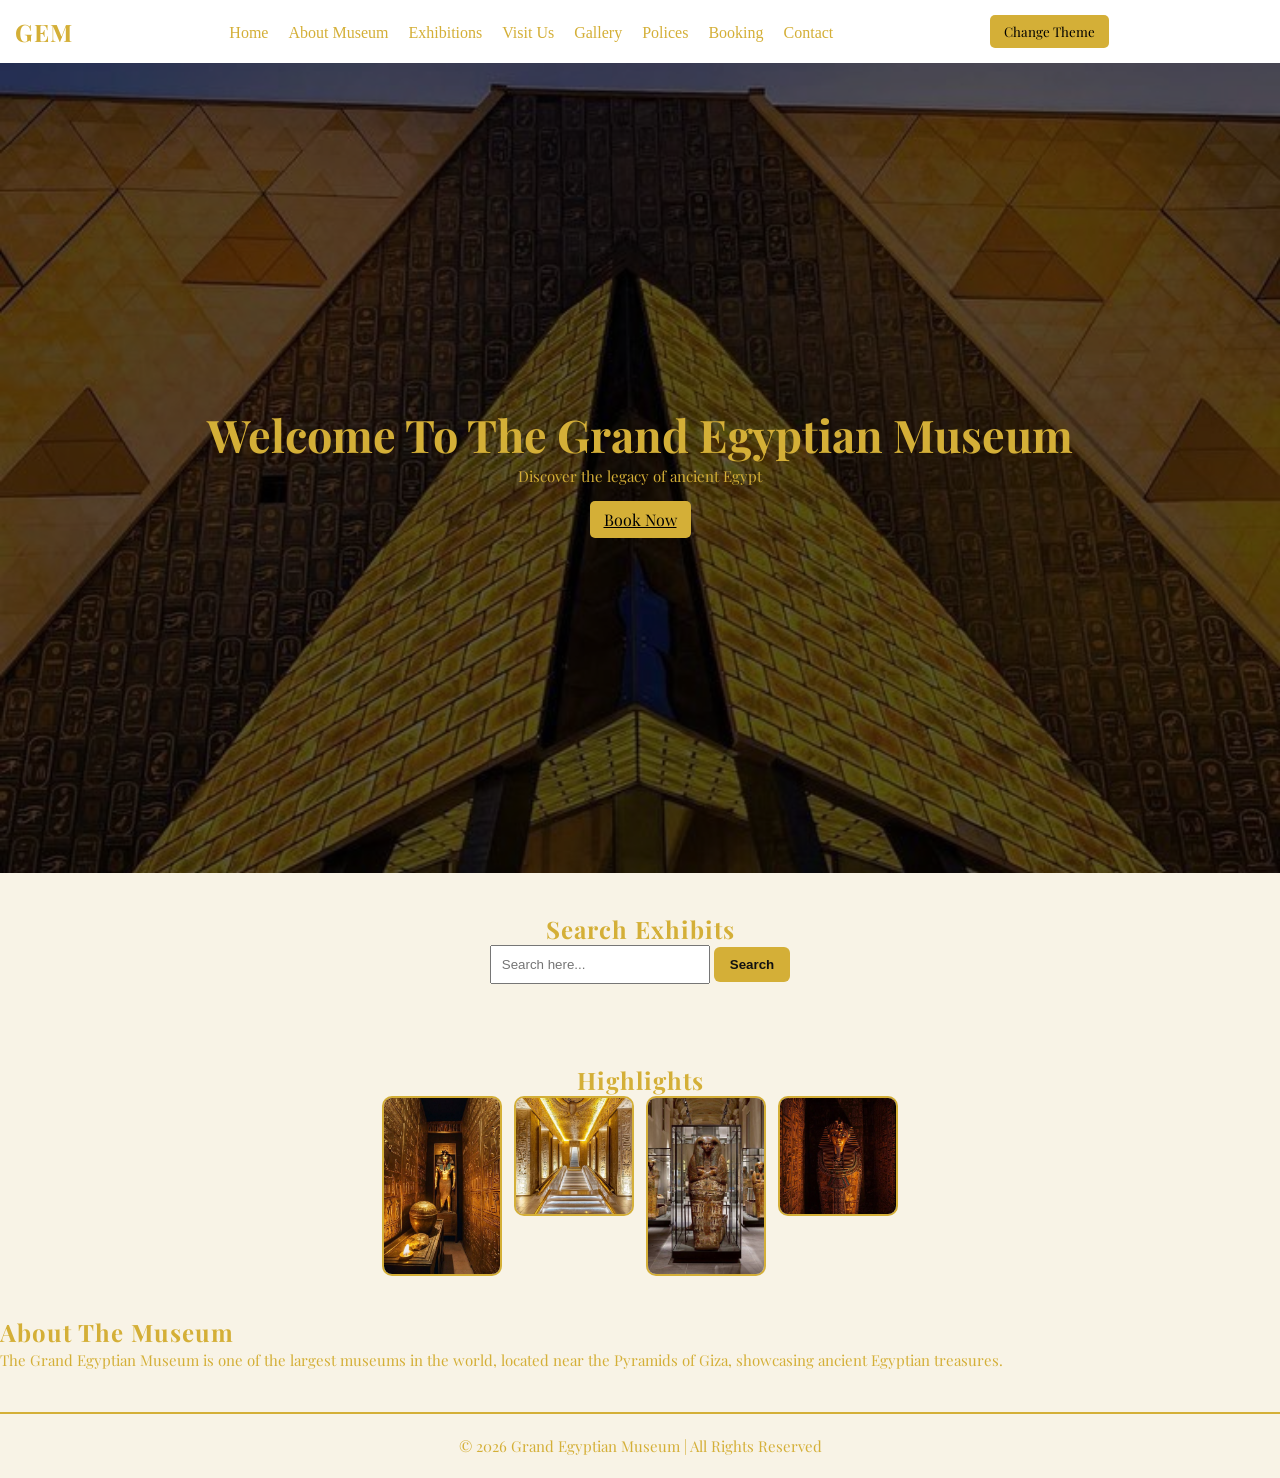
==== index.html @ 218a0792 "first commit" ====
<!DOCTYPE html>
<html lang="en">
<head>
    <meta charset="UTF-8">
    <title>Grand Egyptian Museum</title>

    
    <link href="https://fonts.googleapis.com/css2?family=Playfair+Display:wght@600&family=Poppins:wght@300;400&display=swap" rel="stylesheet">

    <link rel="stylesheet" href="homestyle.css">

</head>

<body>


<nav>
    <h2>GEM</h2>

    <ul>
        <li><a href="index.html">Home</a></li>
        <li><a href="explore.html">About Museum</a></li>
        <li><a href="exhibitions.html">Exhibitions</a></li>
        <li><a href="visit.html">Visit Us</a></li>
        <li><a href="gallery.html">Gallery</a></li>
        <li><a href="policies.html">Polices</a></li>
        <li><a href="booking.html">Booking</a></li>
        <li><a href="contact.html">Contact</a></li>
    </ul>

    <button class="theme-btn">Change Theme</button>

<div></div>
</nav>

<header class="hero">

    <div class="overlay"></div>

    <div class="hero-content">
        <h1>Welcome To The Grand Egyptian Museum</h1>
        <p>Discover the legacy of ancient Egypt</p>
        <a href="booking.html" class="theme-btn">Book Now</a>
    </div>

</header>


<section class="search">

    <h2>Search Exhibits</h2>

    <div class="search-box">
        <input type="text" id="searchInput" placeholder="Search here...">
        <button onclick="search()">Search</button>
    </div>

</section>


<section class="highlights">
    <h2>Highlights</h2>

    <div class="cards">

        <div class="card tall">
            <img src="images/img1.jpg.jpeg">
        </div>

        <div class="card small">
            <img src="images/img2.jpg.jpeg">
        </div>

        <div class="card tall">
            <img src="images/img3.jpg.jpeg">
        </div>

        <div class="card small">
            <img src="images/img4.jpg.jpeg">
        </div>

    </div>
</section>

<section class="about">

    <h2>About The Museum</h2>

    <p>
        The Grand Egyptian Museum is one of the largest museums in the world,
        located near the Pyramids of Giza, showcasing ancient Egyptian treasures.
    </p>

</section>

<footer>

    <p>© 2026 Grand Egyptian Museum | All Rights Reserved</p>

</footer>

<script src="homeScript.js"></script>
<script src="dark.js"></script>

</body>
</html>
---- homestyle.css ----
:root {
    --nav-bg: white;
}

.dark {
    --nav-bg: #26211a;;
}
nav {
    background-color: var(--nav-bg);
    transition: 0.3s;
    font-family: 'playfair Display', sans-serif;
    display: flex;
    justify-content: space-between;
    align-items: center;
    padding: 15px;
}
nav ul {
    display: flex;
    gap: 20px;
    list-style: none;
    margin: 0;
    padding: 0;
    align-items: center;
}

nav ul li {
    display: inline-block;
}

nav ul li a {
    color: #d4af37;
    text-decoration: none;
    font-size: 1rem ;
    font-family: serif;
}
nav ul li a:hover{
    color:#8b7500;
}


* {
    margin: 0;
    padding: 0;
    box-sizing: border-box;
}

body {
    font-family: 'Poppins', sans-serif;
    background: #f8f3e6;
    color: #111;
}

.logo {
    color: #d4af37;
    font-family: 'Playfair Display', serif;
}

.links {
    display: flex;
    list-style: none;
    gap: 15px;
}

.links a {
    color: #d4af37;
    text-decoration: none;
}


.theme-btn {
    font-family: 'playfair Display', sans-serif;

    background: #d4af37;
    color: #000;
    border: none;
    padding: 8px 14px;
    border-radius: 5px;
    cursor: pointer;
}
p {
    font-family: 'playfair Display', sans-serif;
    color: #d4af37;
    line-height: 1.6;
    font-size: 15px;
}



.hero {
    height: 90vh;
    background: url("/images/museum.jpg.jpeg") center/cover no-repeat;
    position: relative;
    display: flex;
    justify-content: center;
    align-items: center;
    text-align: center;
}

.hero::before {
    content: "";
    position: absolute;
    inset: 0;
    background: rgba(0,0,0,0.6);
}

.hero-content {
    position: relative;
    color: #fff;
}
.hero-content p {
    margin-bottom: 20px;
}

.hero-content .btn {
    display: inline-block;
    margin-top: 10px;
}


 h1 {
    color: #d4af37;
    font-size: 45px;
    font-family: 'Playfair Display', serif;
}
h2 {
    font-family: 'playfair Display', sans-serif;
    color: #d4af37;
    letter-spacing: 1px;
}

.search {
    text-align: center;
    padding: 40px;
}

.search input {
    padding: 10px;
    width: 220px;
}
.search button {
    background: #d4af37;
    color: #111;
    border: none;
    padding: 10px 16px;
    border-radius: 6px;
    cursor: pointer;
    font-weight: bold;
    transition: 0.3s;
}

.search button:hover {
    background: #c9a227;
    transform: scale(1.05);
}

.highlights {
    text-align: center;
    padding: 40px;
}

.cards {
    display: flex;
    justify-content: center;
    gap: 12px;
    flex-wrap: wrap;
}

.card {
    width: 120px;
    border-radius: 10px;
    overflow: hidden;
    border: 2px solid #d4af37;
}
.card img {
    width: 100%;
    height: 100%;
    object-fit: cover;
}
.card.tall {
    height: 180px;
}

.card.small {
    height: 120px;
}
footer {
    background-color: var(--footer-bg);
    color: #d4af37;
    text-align: center;
    padding: 20px;
    margin-top: 40px;
    border-top: 2px solid #d4af37;
}
.dark {
    background: #1a1712;
    color: #fff;
    hover links:8b7500;
}

.policies {
    padding: 60px 20px;
    text-align: center;

    background: url("images/policies.jpg.jpeg") center/cover no-repeat;
    position: relative;
}

.policies::before {
    content: "";
    position: absolute;
    inset: 0;
    background: rgba(0,0,0,0.6);
    z-index: 0;
}

.policies-grid,
.policies h1 {
    position: relative;
    z-index: 1;
}

.policy-card {
    background: rgba(0,0,0,0.3);
    border: 1px solid #d4af37;
    padding: 20px;
    border-radius: 10px;
    transition: 0.3s;
}

.policy-card:hover {
    transform: scale(1.03);
}

.policy-card h2 {
    color: #d4af37;
}

.policy-card p {
    color: #d4af37;
    font-family: 'Playfair Display', serif;
}
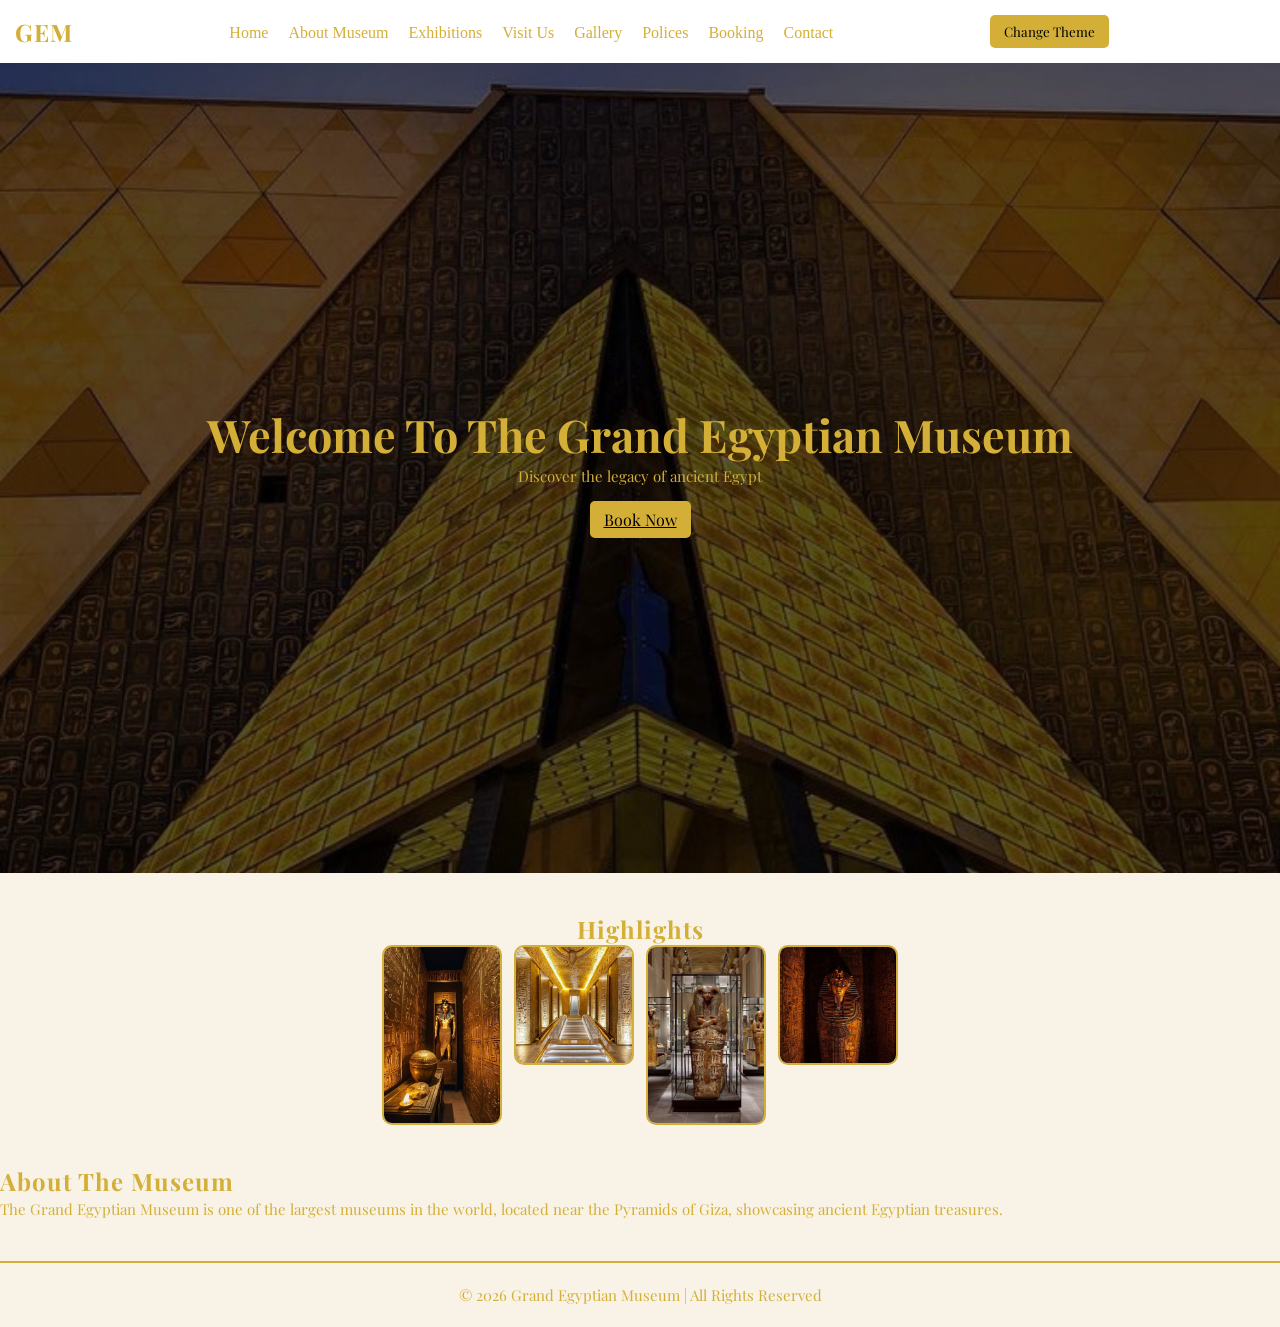
==== commit afbb7ce6: "first commit" ====
--- a/index.html
+++ b/index.html
@@ -1,23 +1,22 @@
-<!DOCTYPE html>
+<!doctype html>
 <html lang="en">
-<head>
-    <meta charset="UTF-8">
+  <head>
+    <meta charset="UTF-8" />
     <title>Grand Egyptian Museum</title>
 
-    
-    <link href="https://fonts.googleapis.com/css2?family=Playfair+Display:wght@600&family=Poppins:wght@300;400&display=swap" rel="stylesheet">
+    <link
+      href="https://fonts.googleapis.com/css2?family=Playfair+Display:wght@600&family=Poppins:wght@300;400&display=swap"
+      rel="stylesheet"
+    />
 
-    <link rel="stylesheet" href="homestyle.css">
+    <link rel="stylesheet" href="homestyle.css" />
+  </head>
 
-</head>
+  <body>
+    <nav>
+      <h2>GEM</h2>
 
-<body>
-
-
-<nav>
-    <h2>GEM</h2>
-
-    <ul>
+      <ul>
         <li><a href="index.html">Home</a></li>
         <li><a href="explore.html">About Museum</a></li>
         <li><a href="exhibitions.html">Exhibitions</a></li>
@@ -26,81 +25,60 @@
         <li><a href="policies.html">Polices</a></li>
         <li><a href="booking.html">Booking</a></li>
         <li><a href="contact.html">Contact</a></li>
-    </ul>
+      </ul>
 
-    <button class="theme-btn">Change Theme</button>
+      <button class="theme-btn">Change Theme</button>
 
-<div></div>
-</nav>
+      <div></div>
+    </nav>
 
-<header class="hero">
+    <header class="hero">
+      <div class="overlay"></div>
 
-    <div class="overlay"></div>
-
-    <div class="hero-content">
+      <div class="hero-content">
         <h1>Welcome To The Grand Egyptian Museum</h1>
         <p>Discover the legacy of ancient Egypt</p>
         <a href="booking.html" class="theme-btn">Book Now</a>
-    </div>
+      </div>
+    </header>
 
-</header>
+    <section class="highlights">
+      <h2>Highlights</h2>
 
-
-<section class="search">
-
-    <h2>Search Exhibits</h2>
-
-    <div class="search-box">
-        <input type="text" id="searchInput" placeholder="Search here...">
-        <button onclick="search()">Search</button>
-    </div>
-
-</section>
-
-
-<section class="highlights">
-    <h2>Highlights</h2>
-
-    <div class="cards">
-
+      <div class="cards">
         <div class="card tall">
-            <img src="images/img1.jpg.jpeg">
+          <img src="images/img1.jpg.jpeg" />
         </div>
 
         <div class="card small">
-            <img src="images/img2.jpg.jpeg">
+          <img src="images/img2.jpg.jpeg" />
         </div>
 
         <div class="card tall">
-            <img src="images/img3.jpg.jpeg">
+          <img src="images/img3.jpg.jpeg" />
         </div>
 
         <div class="card small">
-            <img src="images/img4.jpg.jpeg">
+          <img src="images/img4.jpg.jpeg" />
         </div>
+      </div>
+    </section>
 
-    </div>
-</section>
+    <section class="about">
+      <h2>About The Museum</h2>
 
-<section class="about">
+      <p>
+        The Grand Egyptian Museum is one of the largest museums in the world,
+        located near the Pyramids of Giza, showcasing ancient Egyptian
+        treasures.
+      </p>
+    </section>
 
-    <h2>About The Museum</h2>
+    <footer>
+      <p>© 2026 Grand Egyptian Museum | All Rights Reserved</p>
+    </footer>
 
-    <p>
-        The Grand Egyptian Museum is one of the largest museums in the world,
-        located near the Pyramids of Giza, showcasing ancient Egyptian treasures.
-    </p>
-
-</section>
-
-<footer>
-
-    <p>© 2026 Grand Egyptian Museum | All Rights Reserved</p>
-
-</footer>
-
-<script src="homeScript.js"></script>
-<script src="dark.js"></script>
-
-</body>
+    <script src="homeScript.js"></script>
+    <script src="dark.js"></script>
+  </body>
 </html>
--- a/homestyle.css
+++ b/homestyle.css
@@ -1,244 +1,213 @@
 :root {
-    --nav-bg: white;
+  --nav-bg: white;
 }
 
 .dark {
-    --nav-bg: #26211a;;
+  --nav-bg: #26211a;
 }
 nav {
-    background-color: var(--nav-bg);
-    transition: 0.3s;
-    font-family: 'playfair Display', sans-serif;
-    display: flex;
-    justify-content: space-between;
-    align-items: center;
-    padding: 15px;
+  background-color: var(--nav-bg);
+  transition: 0.3s;
+  font-family: "playfair Display", sans-serif;
+  display: flex;
+  justify-content: space-between;
+  align-items: center;
+  padding: 15px;
 }
 nav ul {
-    display: flex;
-    gap: 20px;
-    list-style: none;
-    margin: 0;
-    padding: 0;
-    align-items: center;
+  display: flex;
+  gap: 20px;
+  list-style: none;
+  margin: 0;
+  padding: 0;
+  align-items: center;
 }
 
 nav ul li {
-    display: inline-block;
+  display: inline-block;
 }
 
 nav ul li a {
-    color: #d4af37;
-    text-decoration: none;
-    font-size: 1rem ;
-    font-family: serif;
-}
-nav ul li a:hover{
-    color:#8b7500;
-}
-
+  color: #d4af37;
+  text-decoration: none;
+  font-size: 1rem;
+  font-family: serif;
+}
+nav ul li a:hover {
+  color: #8b7500;
+}
 
 * {
-    margin: 0;
-    padding: 0;
-    box-sizing: border-box;
+  margin: 0;
+  padding: 0;
+  box-sizing: border-box;
 }
 
 body {
-    font-family: 'Poppins', sans-serif;
-    background: #f8f3e6;
-    color: #111;
+  font-family: "Poppins", sans-serif;
+  background: #f8f3e6;
+  color: #111;
 }
 
 .logo {
-    color: #d4af37;
-    font-family: 'Playfair Display', serif;
+  color: #d4af37;
+  font-family: "Playfair Display", serif;
 }
 
 .links {
-    display: flex;
-    list-style: none;
-    gap: 15px;
+  display: flex;
+  list-style: none;
+  gap: 15px;
 }
 
 .links a {
-    color: #d4af37;
-    text-decoration: none;
-}
-
+  color: #d4af37;
+  text-decoration: none;
+}
 
 .theme-btn {
-    font-family: 'playfair Display', sans-serif;
-
-    background: #d4af37;
-    color: #000;
-    border: none;
-    padding: 8px 14px;
-    border-radius: 5px;
-    cursor: pointer;
+  font-family: "playfair Display", sans-serif;
+
+  background: #d4af37;
+  color: #000;
+  border: none;
+  padding: 8px 14px;
+  border-radius: 5px;
+  cursor: pointer;
 }
 p {
-    font-family: 'playfair Display', sans-serif;
-    color: #d4af37;
-    line-height: 1.6;
-    font-size: 15px;
-}
-
-
+  font-family: "playfair Display", sans-serif;
+  color: #d4af37;
+  line-height: 1.6;
+  font-size: 15px;
+}
 
 .hero {
-    height: 90vh;
-    background: url("/images/museum.jpg.jpeg") center/cover no-repeat;
-    position: relative;
-    display: flex;
-    justify-content: center;
-    align-items: center;
-    text-align: center;
+  height: 90vh;
+  background: url("/images/museum.jpg.jpeg") center/cover no-repeat;
+  position: relative;
+  display: flex;
+  justify-content: center;
+  align-items: center;
+  text-align: center;
 }
 
 .hero::before {
-    content: "";
-    position: absolute;
-    inset: 0;
-    background: rgba(0,0,0,0.6);
+  content: "";
+  position: absolute;
+  inset: 0;
+  background: rgba(0, 0, 0, 0.6);
 }
 
 .hero-content {
-    position: relative;
-    color: #fff;
+  position: relative;
+  color: #fff;
 }
 .hero-content p {
-    margin-bottom: 20px;
+  margin-bottom: 20px;
 }
 
 .hero-content .btn {
-    display: inline-block;
-    margin-top: 10px;
-}
-
-
- h1 {
-    color: #d4af37;
-    font-size: 45px;
-    font-family: 'Playfair Display', serif;
+  display: inline-block;
+  margin-top: 10px;
+}
+
+h1 {
+  color: #d4af37;
+  font-size: 45px;
+  font-family: "Playfair Display", serif;
 }
 h2 {
-    font-family: 'playfair Display', sans-serif;
-    color: #d4af37;
-    letter-spacing: 1px;
-}
-
-.search {
-    text-align: center;
-    padding: 40px;
-}
-
-.search input {
-    padding: 10px;
-    width: 220px;
-}
-.search button {
-    background: #d4af37;
-    color: #111;
-    border: none;
-    padding: 10px 16px;
-    border-radius: 6px;
-    cursor: pointer;
-    font-weight: bold;
-    transition: 0.3s;
-}
-
-.search button:hover {
-    background: #c9a227;
-    transform: scale(1.05);
+  font-family: "playfair Display", sans-serif;
+  color: #d4af37;
+  letter-spacing: 1px;
 }
 
 .highlights {
-    text-align: center;
-    padding: 40px;
+  text-align: center;
+  padding: 40px;
 }
 
 .cards {
-    display: flex;
-    justify-content: center;
-    gap: 12px;
-    flex-wrap: wrap;
+  display: flex;
+  justify-content: center;
+  gap: 12px;
+  flex-wrap: wrap;
 }
 
 .card {
-    width: 120px;
-    border-radius: 10px;
-    overflow: hidden;
-    border: 2px solid #d4af37;
+  width: 120px;
+  border-radius: 10px;
+  overflow: hidden;
+  border: 2px solid #d4af37;
 }
 .card img {
-    width: 100%;
-    height: 100%;
-    object-fit: cover;
+  width: 100%;
+  height: 100%;
+  object-fit: cover;
 }
 .card.tall {
-    height: 180px;
+  height: 180px;
 }
 
 .card.small {
-    height: 120px;
+  height: 120px;
 }
 footer {
-    background-color: var(--footer-bg);
-    color: #d4af37;
-    text-align: center;
-    padding: 20px;
-    margin-top: 40px;
-    border-top: 2px solid #d4af37;
+  background-color: var(--footer-bg);
+  color: #d4af37;
+  text-align: center;
+  padding: 20px;
+  margin-top: 40px;
+  border-top: 2px solid #d4af37;
 }
 .dark {
-    background: #1a1712;
-    color: #fff;
-    hover links:8b7500;
+  background: #1a1712;
+  color: #fff;
+}
+.dark a:hover {
+  color: #8b7500;
 }
 
 .policies {
-    padding: 60px 20px;
-    text-align: center;
-
-    background: url("images/policies.jpg.jpeg") center/cover no-repeat;
-    position: relative;
+  padding: 60px 20px;
+  text-align: center;
+
+  background: url("images/policies.jpg.jpeg") center/cover no-repeat;
+  position: relative;
 }
 
 .policies::before {
-    content: "";
-    position: absolute;
-    inset: 0;
-    background: rgba(0,0,0,0.6);
-    z-index: 0;
+  content: "";
+  position: absolute;
+  inset: 0;
+  background: rgba(0, 0, 0, 0.6);
+  z-index: 0;
 }
 
 .policies-grid,
 .policies h1 {
-    position: relative;
-    z-index: 1;
+  position: relative;
+  z-index: 1;
 }
 
 .policy-card {
-    background: rgba(0,0,0,0.3);
-    border: 1px solid #d4af37;
-    padding: 20px;
-    border-radius: 10px;
-    transition: 0.3s;
+  background: rgba(0, 0, 0, 0.3);
+  border: 1px solid #d4af37;
+  padding: 20px;
+  border-radius: 10px;
+  transition: 0.3s;
 }
 
 .policy-card:hover {
-    transform: scale(1.03);
+  transform: scale(1.03);
 }
 
 .policy-card h2 {
-    color: #d4af37;
+  color: #d4af37;
 }
 
 .policy-card p {
-    color: #d4af37;
-    font-family: 'Playfair Display', serif;
-}
-
-
-
+  color: #d4af37;
+  font-family: "Playfair Display", serif;
+}
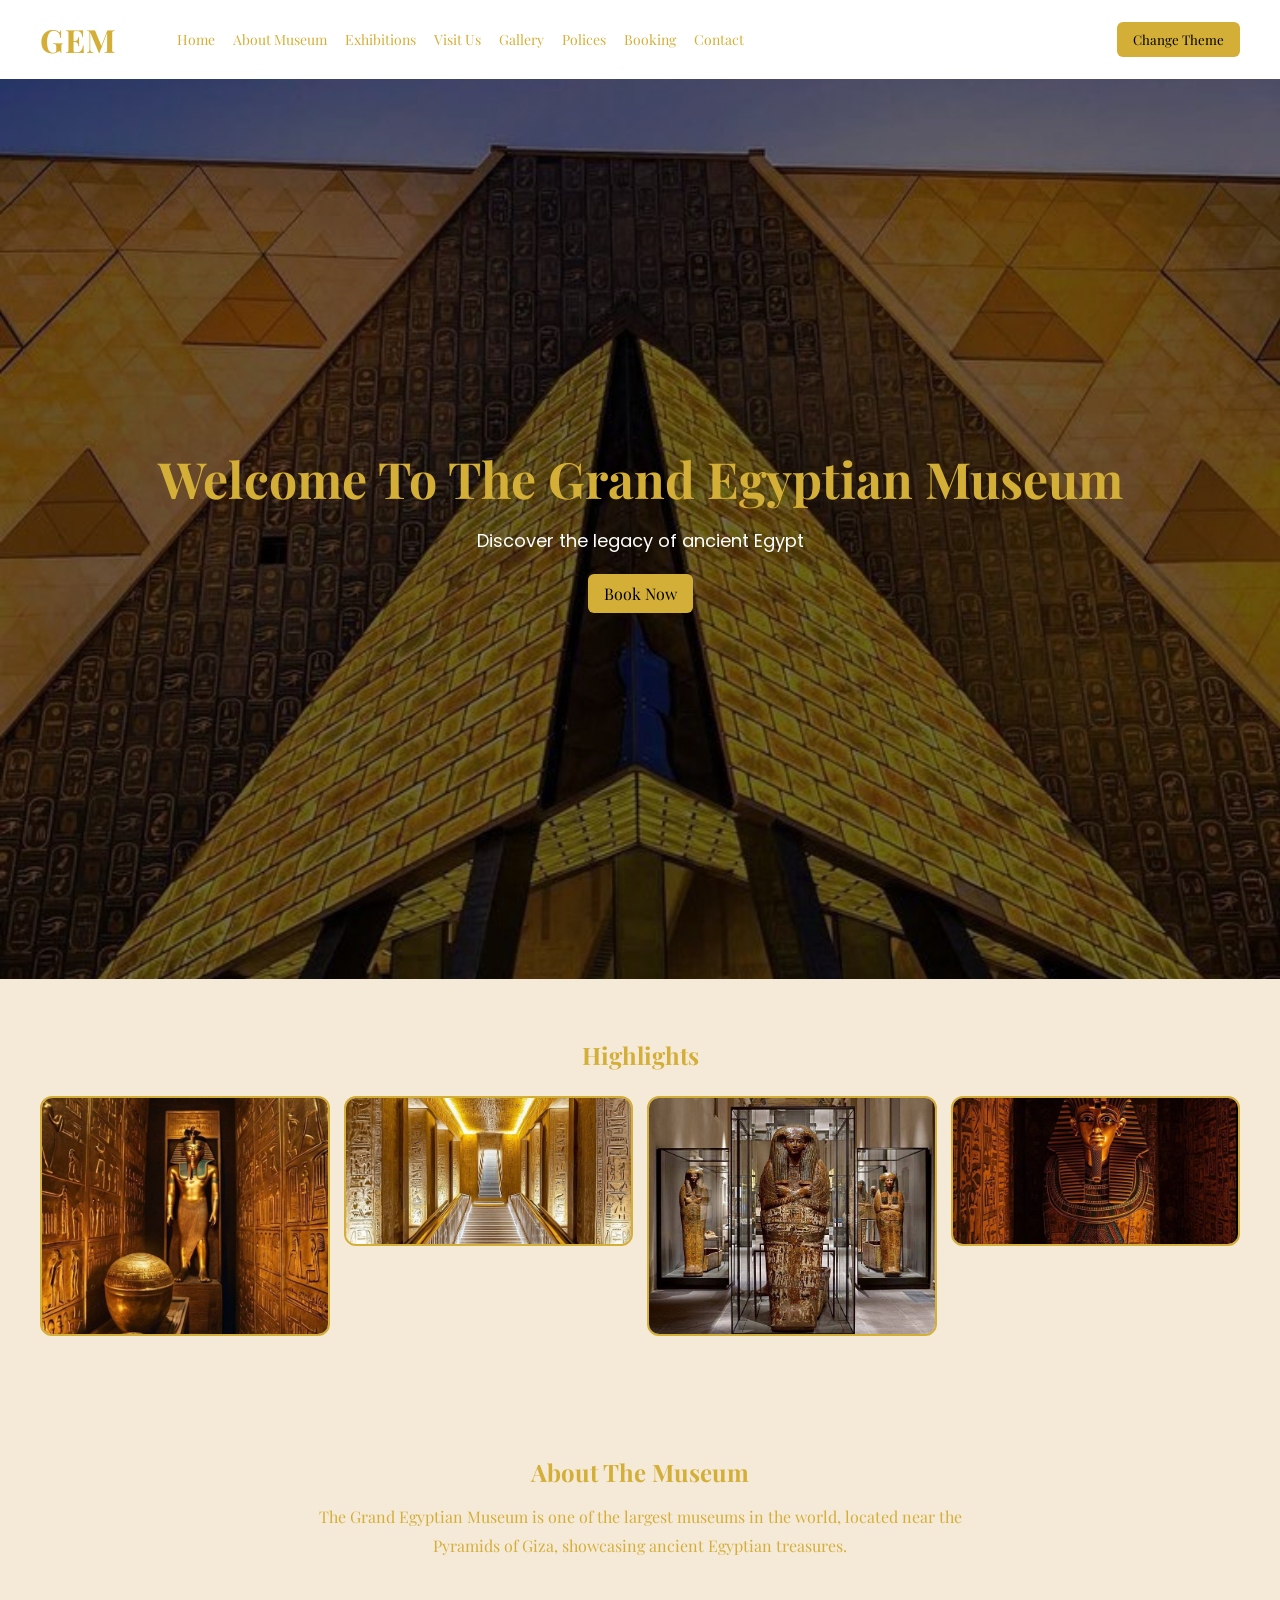
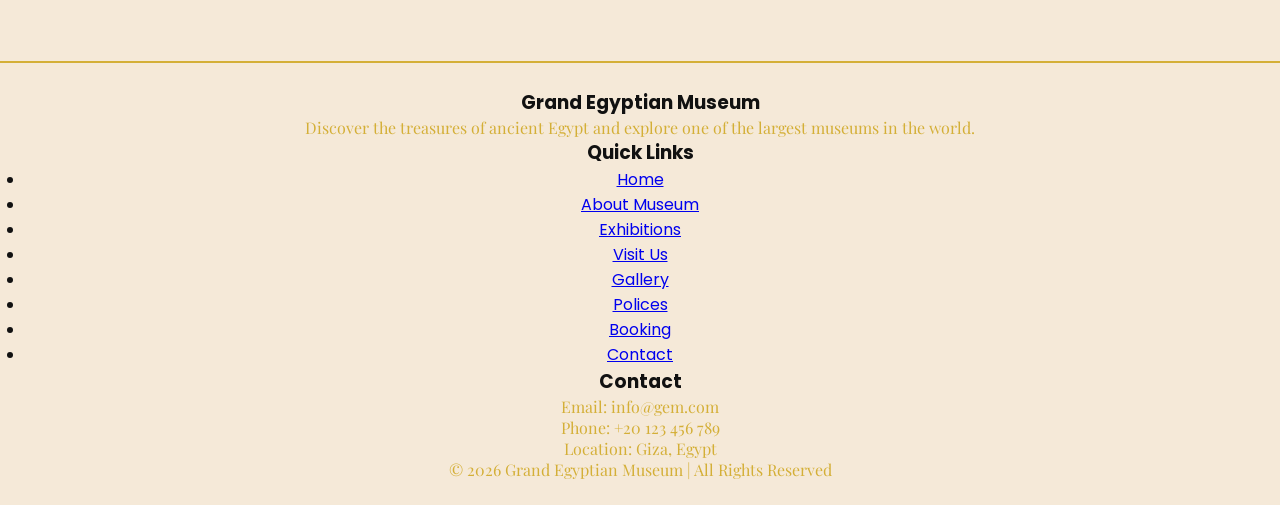
==== commit 335d7653: "index.html" ====
--- a/index.html
+++ b/index.html
@@ -73,10 +73,53 @@
         treasures.
       </p>
     </section>
+<footer>
 
-    <footer>
-      <p>© 2026 Grand Egyptian Museum | All Rights Reserved</p>
-    </footer>
+    <div class="footer-container">
+
+        <!-- ABOUT -->
+        <div class="footer-section">
+            <h3>Grand Egyptian Museum</h3>
+
+            <p>
+                Discover the treasures of ancient Egypt and explore one of the
+                largest museums in the world.
+            </p>
+        </div>
+
+        <!-- QUICK LINKS -->
+        <div class="footer-section">
+            <h3>Quick Links</h3>
+
+            <ul>
+                <li><a href="index.html">Home</a></li>
+                <li><a href="explore.html">About Museum</a></li>
+                <li><a href="exhibitions.html">Exhibitions</a></li>
+                <li><a href="visit.html">Visit Us</a></li>
+                <li><a href="gallery.html">Gallery</a></li>
+                <li><a href="policies.html">Polices</a></li>
+                <li><a href="booking.html">Booking</a></li>
+               <li><a href="contact.html">Contact</a></li>
+
+            </ul>
+        </div>
+
+        <!-- CONTACT -->
+        <div class="footer-section">
+            <h3>Contact</h3>
+
+            <p>Email: info@gem.com</p>
+            <p>Phone: +20 123 456 789</p>
+            <p>Location: Giza, Egypt</p>
+        </div>
+
+    </div>
+
+    <div class="footer-bottom">
+        <p>© 2026 Grand Egyptian Museum | All Rights Reserved</p>
+    </div>
+
+</footer>
 
     <script src="homeScript.js"></script>
     <script src="dark.js"></script>
--- a/homestyle.css
+++ b/homestyle.css
@@ -1,213 +1,355 @@
-:root {
-  --nav-bg: white;
-}
-
-.dark {
-  --nav-bg: #26211a;
-}
-nav {
-  background-color: var(--nav-bg);
-  transition: 0.3s;
-  font-family: "playfair Display", sans-serif;
-  display: flex;
-  justify-content: space-between;
-  align-items: center;
-  padding: 15px;
-}
-nav ul {
-  display: flex;
-  gap: 20px;
-  list-style: none;
-  margin: 0;
-  padding: 0;
-  align-items: center;
-}
-
-nav ul li {
-  display: inline-block;
-}
-
-nav ul li a {
-  color: #d4af37;
-  text-decoration: none;
-  font-size: 1rem;
-  font-family: serif;
-}
-nav ul li a:hover {
-  color: #8b7500;
-}
-
-* {
-  margin: 0;
-  padding: 0;
-  box-sizing: border-box;
-}
-
-body {
-  font-family: "Poppins", sans-serif;
-  background: #f8f3e6;
-  color: #111;
-}
-
-.logo {
-  color: #d4af37;
-  font-family: "Playfair Display", serif;
-}
-
-.links {
-  display: flex;
-  list-style: none;
-  gap: 15px;
-}
-
-.links a {
-  color: #d4af37;
-  text-decoration: none;
-}
-
-.theme-btn {
-  font-family: "playfair Display", sans-serif;
-
-  background: #d4af37;
-  color: #000;
-  border: none;
-  padding: 8px 14px;
-  border-radius: 5px;
-  cursor: pointer;
-}
-p {
-  font-family: "playfair Display", sans-serif;
-  color: #d4af37;
-  line-height: 1.6;
-  font-size: 15px;
-}
-
-.hero {
-  height: 90vh;
-  background: url("/images/museum.jpg.jpeg") center/cover no-repeat;
-  position: relative;
-  display: flex;
-  justify-content: center;
-  align-items: center;
-  text-align: center;
-}
-
-.hero::before {
-  content: "";
-  position: absolute;
-  inset: 0;
-  background: rgba(0, 0, 0, 0.6);
-}
-
-.hero-content {
-  position: relative;
-  color: #fff;
-}
-.hero-content p {
-  margin-bottom: 20px;
-}
-
-.hero-content .btn {
-  display: inline-block;
-  margin-top: 10px;
-}
-
-h1 {
-  color: #d4af37;
-  font-size: 45px;
-  font-family: "Playfair Display", serif;
-}
-h2 {
-  font-family: "playfair Display", sans-serif;
-  color: #d4af37;
-  letter-spacing: 1px;
-}
-
-.highlights {
-  text-align: center;
-  padding: 40px;
-}
-
-.cards {
-  display: flex;
-  justify-content: center;
-  gap: 12px;
-  flex-wrap: wrap;
-}
-
-.card {
-  width: 120px;
-  border-radius: 10px;
-  overflow: hidden;
-  border: 2px solid #d4af37;
-}
-.card img {
-  width: 100%;
-  height: 100%;
-  object-fit: cover;
-}
-.card.tall {
-  height: 180px;
-}
-
-.card.small {
-  height: 120px;
-}
-footer {
-  background-color: var(--footer-bg);
-  color: #d4af37;
-  text-align: center;
-  padding: 20px;
-  margin-top: 40px;
-  border-top: 2px solid #d4af37;
-}
-.dark {
-  background: #1a1712;
-  color: #fff;
-}
-.dark a:hover {
-  color: #8b7500;
-}
-
-.policies {
-  padding: 60px 20px;
-  text-align: center;
-
-  background: url("images/policies.jpg.jpeg") center/cover no-repeat;
-  position: relative;
-}
-
-.policies::before {
-  content: "";
-  position: absolute;
-  inset: 0;
-  background: rgba(0, 0, 0, 0.6);
-  z-index: 0;
-}
-
-.policies-grid,
-.policies h1 {
-  position: relative;
-  z-index: 1;
-}
-
-.policy-card {
-  background: rgba(0, 0, 0, 0.3);
-  border: 1px solid #d4af37;
-  padding: 20px;
-  border-radius: 10px;
-  transition: 0.3s;
-}
-
-.policy-card:hover {
-  transform: scale(1.03);
-}
-
-.policy-card h2 {
-  color: #d4af37;
-}
-
-.policy-card p {
-  color: #d4af37;
-  font-family: "Playfair Display", serif;
-}
+
+/* ================= RESET ================= */
+*{
+    margin:0;
+    padding:0;
+    box-sizing:border-box;
+}
+
+/* ================= BODY ================= */
+body{
+    font-family:'Poppins', sans-serif;
+    background:#f5e9d8;   /* light beige */
+    color:#111;
+    transition:0.3s;
+}
+
+/* ================= DARK MODE ================= */
+body.dark{
+    background:#1c1a17;   /* dark gray */
+    color:#fff;
+}
+
+/* ================= NAVIGATION ================= */
+nav{
+    background:#ffffff;
+    padding:18px 40px;
+
+    display:flex;
+    align-items:center;
+
+    transition:0.3s;
+}
+
+/* NAV DARK */
+body.dark nav{
+    background:#3b2f23;
+}
+
+/* GEM LOGO */
+nav h2{
+    color:#d4af37;
+    font-family:'Playfair Display', serif;
+    font-size:32px;
+    letter-spacing:1px;
+}
+
+/* LINKS CONTAINER */
+nav ul{
+    display:flex;
+    gap:18px;
+
+    list-style:none;
+
+    margin-left:60px; /* تبعد اللينكات عن GEM */
+}
+
+/* LINKS */
+nav ul li a{
+    text-decoration:none;
+    color:#d4af37;
+
+    font-family:'Playfair Display', serif;
+    font-size:14px; /* خط صغير */
+
+    transition:0.3s;
+}
+
+nav ul li a:hover{
+    color:#8b7500;
+}
+
+/* ================= BUTTON ================= */
+.theme-btn,
+.btn{
+    margin-left:auto;
+
+    background:#d4af37;
+    color:#000;
+
+    border:none;
+
+    padding:9px 16px;
+
+    border-radius:6px;
+
+    cursor:pointer;
+
+    font-family:'Playfair Display', serif;
+
+    transition:0.3s;
+}
+
+.theme-btn:hover,
+.btn:hover{
+    background:#c9a227;
+    transform:scale(1.05);
+}
+
+/* ================= HERO ================= */
+.hero{
+    height:100vh;
+
+    background:url("images/museum.jpg.jpeg") center/cover no-repeat;
+
+    position:relative;
+
+    display:flex;
+    justify-content:center;
+    align-items:center;
+
+    text-align:center;
+}
+
+/* OVERLAY */
+.hero::before{
+    content:"";
+    position:absolute;
+    inset:0;
+
+    background:rgba(0,0,0,0.5);
+}
+
+/* CONTENT */
+.hero-content{
+    position:relative;
+    z-index:1;
+}
+
+/* TITLE */
+.hero h1{
+    color:#d4af37;
+
+    font-family:'Playfair Display', serif;
+
+    font-size:50px;
+
+    margin-bottom:15px;
+}
+
+/* PARAGRAPH */
+.hero p{
+    color:#fff;
+
+    margin-bottom:20px;
+
+    font-size:18px;
+}
+
+/* BOOK BUTTON */
+.hero-content a{
+    display:inline-block;
+    text-decoration:none;
+}
+
+/* ================= HIGHLIGHTS ================= */
+.highlights{
+    text-align:center;
+    padding:60px 20px;
+}
+
+.highlights h2{
+    color:#d4af37;
+    font-family:'Playfair Display', serif;
+
+    margin-bottom:25px;
+}
+
+/* GRID */
+.cards{
+    display:grid;
+
+    grid-template-columns:repeat(4,1fr);
+
+    gap:14px;
+
+    padding:0 20px;
+}
+
+/* CARD */
+.card{
+    border:2px solid #d4af37;
+
+    border-radius:12px;
+
+    overflow:hidden;
+}
+
+/* IMAGE */
+.card img{
+    width:100%;
+    height:100%;
+
+    object-fit:cover;
+}
+
+/* SIZES */
+.card.tall{
+    height:240px;
+}
+
+.card.small{
+    height:150px;
+}
+
+/* ================= ABOUT ================= */
+.about{
+    text-align:center;
+
+    padding:60px 20px;
+}
+
+.about h2{
+    color:#d4af37;
+
+    font-family:'Playfair Display', serif;
+
+    margin-bottom:15px;
+}
+
+.about p{
+    color:#d4af37;
+
+    font-family:'Playfair Display', serif;
+
+    max-width:700px;
+
+    margin:auto;
+
+    line-height:1.8;
+}
+
+/* ================= POLICIES ================= */
+.hero-small{
+    text-align:center;
+    padding:60px 20px;
+}
+
+.hero-small h1{
+    color:#d4af37;
+    font-family:'Playfair Display', serif;
+    margin-bottom:10px;
+}
+
+.hero-small p{
+    color:#d4af37;
+}
+
+/* POLICY GRID */
+.policies{
+    padding:40px;
+
+    display:grid;
+
+    grid-template-columns:repeat(auto-fit,minmax(250px,1fr));
+
+    gap:20px;
+}
+
+/* CARD */
+.policy-card{
+    background:#ffffff;
+
+    border:1px solid #d4af37;
+
+    border-radius:12px;
+
+    padding:25px;
+
+    transition:0.3s;
+}
+
+/* HOVER */
+.policy-card:hover{
+    transform:translateY(-5px);
+}
+
+/* DARK CARD */
+body.dark .policy-card{
+    background:#2a2622;
+}
+
+/* TEXT */
+.policy-card h2{
+    color:#d4af37;
+
+    font-family:'Playfair Display', serif;
+
+    margin-bottom:10px;
+}
+
+.policy-card p{
+    color:#d4af37;
+
+    font-family:'Playfair Display', serif;
+
+    line-height:1.7;
+}
+
+/* ================= FOOTER ================= */
+footer{
+    text-align:center;
+
+    padding:25px;
+
+    margin-top:40px;
+
+    border-top:2px solid #d4af37;
+
+    background:#f5e9d8; /* نفس لون البودي */
+}
+
+/* DARK FOOTER */
+body.dark footer{
+    background:#1c1a17; /* نفس لون البودي */
+}
+
+footer p{
+    color:#d4af37;
+
+    font-family:'Playfair Display', serif;
+}
+
+/* ================= RESPONSIVE ================= */
+@media(max-width:900px){
+
+    nav{
+        flex-direction:column;
+        gap:20px;
+    }
+
+    nav ul{
+        margin-left:0;
+        flex-wrap:wrap;
+        justify-content:center;
+    }
+
+    .theme-btn{
+        margin-left:0;
+    }
+
+    .cards{
+        grid-template-columns:repeat(2,1fr);
+    }
+}
+
+@media(max-width:500px){
+
+    .cards{
+        grid-template-columns:1fr;
+    }
+
+    .hero h1{
+        font-size:35px;
+    }
+}
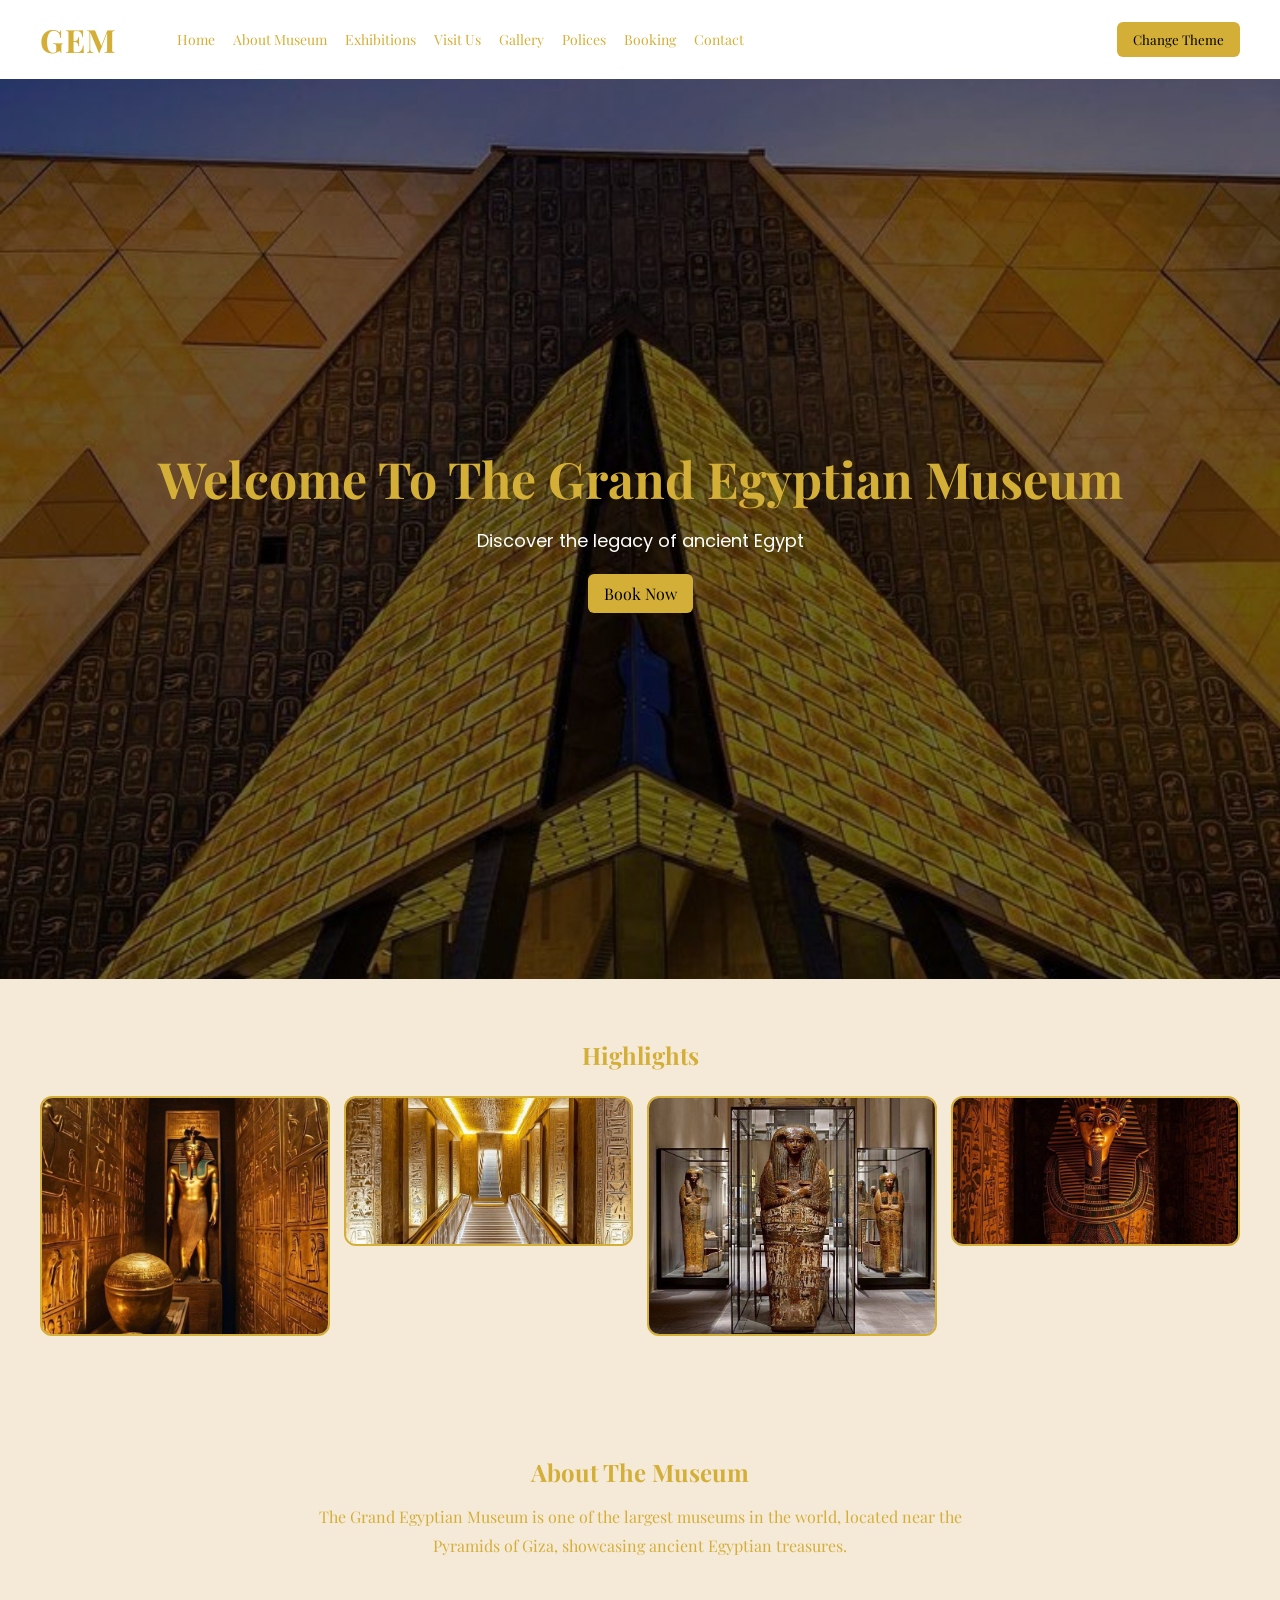
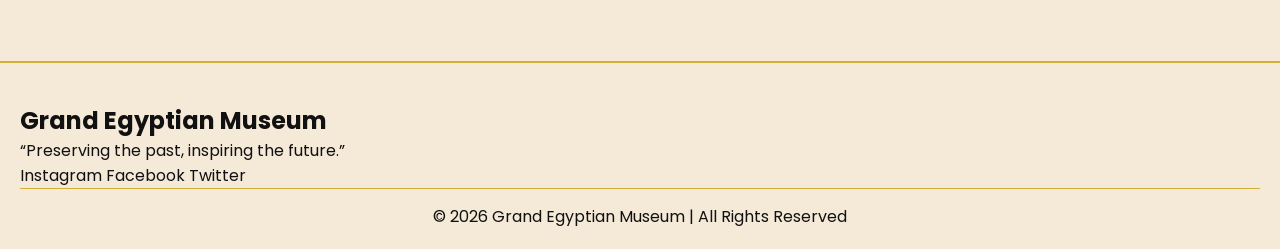
==== commit bc86dc61: "index.html" ====
--- a/index.html
+++ b/index.html
@@ -73,44 +73,20 @@
         treasures.
       </p>
     </section>
-<footer>
+    <footer>
 
-    <div class="footer-container">
+    <div class="footer-content">
 
-        <!-- ABOUT -->
-        <div class="footer-section">
-            <h3>Grand Egyptian Museum</h3>
+        <h2>Grand Egyptian Museum</h2>
 
-            <p>
-                Discover the treasures of ancient Egypt and explore one of the
-                largest museums in the world.
-            </p>
-        </div>
+        <p class="footer-text">
+            “Preserving the past, inspiring the future.”
+        </p>
 
-        <!-- QUICK LINKS -->
-        <div class="footer-section">
-            <h3>Quick Links</h3>
-
-            <ul>
-                <li><a href="index.html">Home</a></li>
-                <li><a href="explore.html">About Museum</a></li>
-                <li><a href="exhibitions.html">Exhibitions</a></li>
-                <li><a href="visit.html">Visit Us</a></li>
-                <li><a href="gallery.html">Gallery</a></li>
-                <li><a href="policies.html">Polices</a></li>
-                <li><a href="booking.html">Booking</a></li>
-               <li><a href="contact.html">Contact</a></li>
-
-            </ul>
-        </div>
-
-        <!-- CONTACT -->
-        <div class="footer-section">
-            <h3>Contact</h3>
-
-            <p>Email: info@gem.com</p>
-            <p>Phone: +20 123 456 789</p>
-            <p>Location: Giza, Egypt</p>
+        <div class="socials">
+            <span>Instagram</span>
+            <span>Facebook</span>
+            <span>Twitter</span>
         </div>
 
     </div>
--- a/homestyle.css
+++ b/homestyle.css
@@ -295,29 +295,66 @@
 
     line-height:1.7;
 }
-
 /* ================= FOOTER ================= */
 footer{
-    text-align:center;
-
-    padding:25px;
-
+    background:#f5e9d8;
+    border-top:2px solid #d4af37;
+    padding:40px 20px 20px;
     margin-top:40px;
-
-    border-top:2px solid #d4af37;
-
-    background:#f5e9d8; /* نفس لون البودي */
-}
-
-/* DARK FOOTER */
+}
+
+/* DARK MODE */
 body.dark footer{
-    background:#1c1a17; /* نفس لون البودي */
-}
-
-footer p{
-    color:#d4af37;
-
-    font-family:'Playfair Display', serif;
+    background:#1c1a17;
+}
+
+/* CONTAINER */
+.footer-container{
+    display:grid;
+
+    grid-template-columns:repeat(auto-fit,minmax(220px,1fr));
+
+    gap:30px;
+
+    margin-bottom:30px;
+}
+
+/* SECTION */
+.footer-section h3{
+    color:#d4af37;
+
+    font-family:'Playfair Display', serif;
+
+    margin-bottom:15px;
+}
+
+.footer-section p,
+.footer-section a{
+    color:#d4af37;
+
+    text-decoration:none;
+
+    font-family:'Playfair Display', serif;
+
+    line-height:1.8;
+}
+
+/* LINKS */
+.footer-section ul{
+    list-style:none;
+}
+
+.footer-section a:hover{
+    color:#8b7500;
+}
+
+/* BOTTOM */
+.footer-bottom{
+    text-align:center;
+
+    border-top:1px solid #d4af37;
+
+    padding-top:15px;
 }
 
 /* ================= RESPONSIVE ================= */
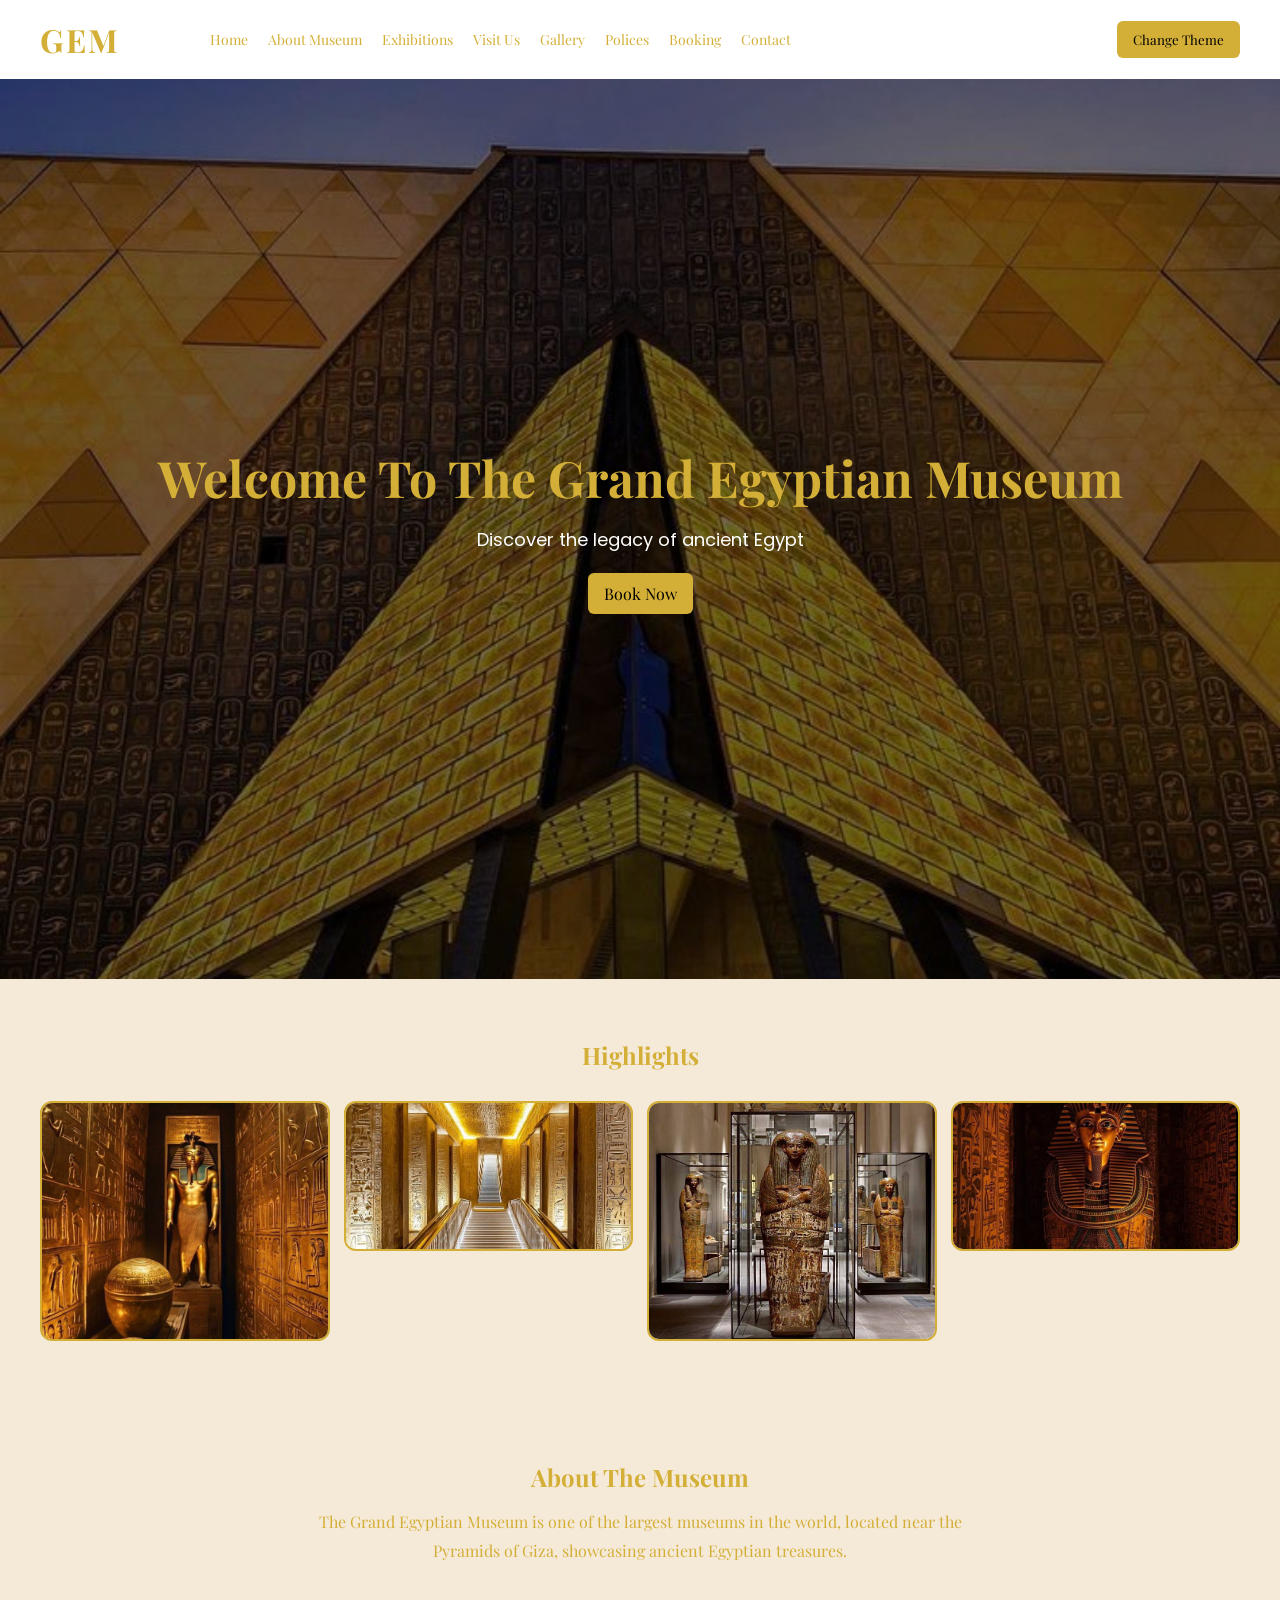
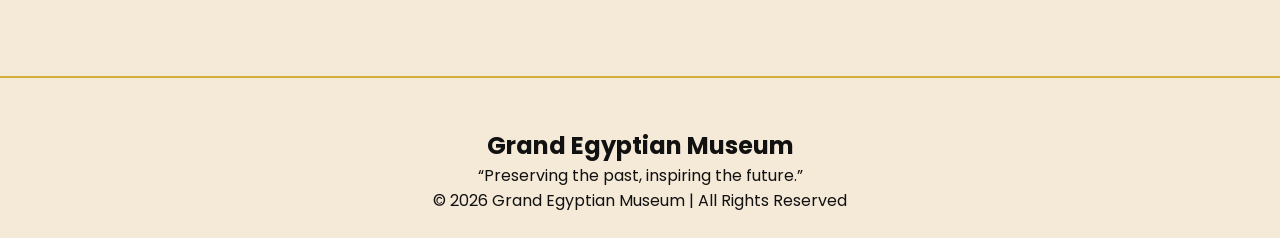
==== commit 52164ebc: "index.html" ====
--- a/index.html
+++ b/index.html
@@ -83,12 +83,6 @@
             “Preserving the past, inspiring the future.”
         </p>
 
-        <div class="socials">
-            <span>Instagram</span>
-            <span>Facebook</span>
-            <span>Twitter</span>
-        </div>
-
     </div>
 
     <div class="footer-bottom">
--- a/homestyle.css
+++ b/homestyle.css
@@ -1,4 +1,3 @@
-
 /* ================= RESET ================= */
 *{
     margin:0;
@@ -9,24 +8,25 @@
 /* ================= BODY ================= */
 body{
     font-family:'Poppins', sans-serif;
-    background:#f5e9d8;   /* light beige */
+    background:#f5e9d8;
     color:#111;
     transition:0.3s;
 }
 
 /* ================= DARK MODE ================= */
 body.dark{
-    background:#1c1a17;   /* dark gray */
+    background:#1c1a17;
     color:#fff;
 }
 
 /* ================= NAVIGATION ================= */
 nav{
     background:#ffffff;
-    padding:18px 40px;
 
     display:flex;
     align-items:center;
+
+    padding:18px 40px;
 
     transition:0.3s;
 }
@@ -36,35 +36,42 @@
     background:#3b2f23;
 }
 
-/* GEM LOGO */
+/* GEM */
 nav h2{
     color:#d4af37;
-    font-family:'Playfair Display', serif;
+
+    font-family:'Playfair Display', serif;
+
     font-size:32px;
-    letter-spacing:1px;
-}
-
-/* LINKS CONTAINER */
+
+    letter-spacing:2px;
+}
+
+/* LINKS */
 nav ul{
     display:flex;
-    gap:18px;
+
+    gap:20px;
 
     list-style:none;
 
-    margin-left:60px; /* تبعد اللينكات عن GEM */
-}
-
-/* LINKS */
+    margin-left:90px; /* تبعد اللينكات عن GEM */
+}
+
+/* LINK STYLE */
 nav ul li a{
     text-decoration:none;
-    color:#d4af37;
-
-    font-family:'Playfair Display', serif;
-    font-size:14px; /* خط صغير */
-
-    transition:0.3s;
-}
-
+
+    color:#d4af37;
+
+    font-family:'Playfair Display', serif;
+
+    font-size:14px;
+
+    transition:0.3s;
+}
+
+/* HOVER */
 nav ul li a:hover{
     color:#8b7500;
 }
@@ -75,11 +82,12 @@
     margin-left:auto;
 
     background:#d4af37;
+
     color:#000;
 
     border:none;
 
-    padding:9px 16px;
+    padding:10px 16px;
 
     border-radius:6px;
 
@@ -90,9 +98,11 @@
     transition:0.3s;
 }
 
+/* BUTTON HOVER */
 .theme-btn:hover,
 .btn:hover{
     background:#c9a227;
+
     transform:scale(1.05);
 }
 
@@ -114,15 +124,18 @@
 /* OVERLAY */
 .hero::before{
     content:"";
+
     position:absolute;
+
     inset:0;
 
     background:rgba(0,0,0,0.5);
 }
 
-/* CONTENT */
+/* HERO CONTENT */
 .hero-content{
     position:relative;
+
     z-index:1;
 }
 
@@ -130,14 +143,14 @@
 .hero h1{
     color:#d4af37;
 
-    font-family:'Playfair Display', serif;
-
     font-size:50px;
 
+    font-family:'Playfair Display', serif;
+
     margin-bottom:15px;
 }
 
-/* PARAGRAPH */
+/* TEXT */
 .hero p{
     color:#fff;
 
@@ -146,23 +159,27 @@
     font-size:18px;
 }
 
-/* BOOK BUTTON */
+/* BOOK NOW */
 .hero-content a{
     display:inline-block;
+
     text-decoration:none;
 }
 
 /* ================= HIGHLIGHTS ================= */
 .highlights{
     text-align:center;
+
     padding:60px 20px;
 }
 
+/* TITLE */
 .highlights h2{
     color:#d4af37;
-    font-family:'Playfair Display', serif;
-
-    margin-bottom:25px;
+
+    font-family:'Playfair Display', serif;
+
+    margin-bottom:30px;
 }
 
 /* GRID */
@@ -193,11 +210,12 @@
     object-fit:cover;
 }
 
-/* SIZES */
+/* BIG */
 .card.tall{
     height:240px;
 }
 
+/* SMALL */
 .card.small{
     height:150px;
 }
@@ -209,6 +227,7 @@
     padding:60px 20px;
 }
 
+/* TITLE */
 .about h2{
     color:#d4af37;
 
@@ -217,35 +236,43 @@
     margin-bottom:15px;
 }
 
+/* TEXT */
 .about p{
     color:#d4af37;
 
     font-family:'Playfair Display', serif;
 
+    line-height:1.8;
+
     max-width:700px;
 
     margin:auto;
-
-    line-height:1.8;
-}
-
-/* ================= POLICIES ================= */
+}
+
+/* ================= HERO SMALL ================= */
 .hero-small{
     text-align:center;
+
     padding:60px 20px;
 }
 
+/* TITLE */
 .hero-small h1{
     color:#d4af37;
-    font-family:'Playfair Display', serif;
+
+    font-family:'Playfair Display', serif;
+
     margin-bottom:10px;
 }
 
+/* TEXT */
 .hero-small p{
     color:#d4af37;
-}
-
-/* POLICY GRID */
+
+    font-family:'Playfair Display', serif;
+}
+
+/* ================= POLICIES ================= */
 .policies{
     padding:40px;
 
@@ -279,82 +306,109 @@
     background:#2a2622;
 }
 
+/* TITLE */
+.policy-card h2{
+    color:#d4af37;
+
+    font-family:'Playfair Display', serif;
+
+    margin-bottom:10px;
+}
+
 /* TEXT */
-.policy-card h2{
-    color:#d4af37;
-
-    font-family:'Playfair Display', serif;
-
-    margin-bottom:10px;
-}
-
 .policy-card p{
     color:#d4af37;
 
     font-family:'Playfair Display', serif;
 
-    line-height:1.7;
-}
+    line-height:1.8;
+}
+
 /* ================= FOOTER ================= */
 footer{
     background:#f5e9d8;
+
+    padding:50px 20px 25px;
+
+    margin-top:50px;
+
+    text-align:center;
+
     border-top:2px solid #d4af37;
-    padding:40px 20px 20px;
-    margin-top:40px;
-}
-
-/* DARK MODE */
+}
+
+/* FOOTER DARK */
 body.dark footer{
     background:#1c1a17;
 }
 
-/* CONTAINER */
-.footer-container{
-    display:grid;
-
-    grid-template-columns:repeat(auto-fit,minmax(220px,1fr));
+/* GEM */
+.footer-center h2{
+    color:#d4af37;
+
+    font-size:40px;
+
+    font-family:'Playfair Display', serif;
+
+    margin-bottom:10px;
+
+    letter-spacing:2px;
+}
+
+/* TEXT */
+.footer-center p{
+    color:#d4af37;
+
+    font-family:'Playfair Display', serif;
+
+    margin-bottom:25px;
+}
+
+/* LINE */
+.footer-line{
+    width:180px;
+
+    height:2px;
+
+    background:#d4af37;
+
+    margin:0 auto 25px;
+}
+
+/* SOCIALS */
+.footer-icons{
+    display:flex;
+
+    justify-content:center;
 
     gap:30px;
 
     margin-bottom:30px;
 }
 
-/* SECTION */
-.footer-section h3{
-    color:#d4af37;
-
-    font-family:'Playfair Display', serif;
-
-    margin-bottom:15px;
-}
-
-.footer-section p,
-.footer-section a{
-    color:#d4af37;
-
-    text-decoration:none;
-
-    font-family:'Playfair Display', serif;
-
-    line-height:1.8;
-}
-
-/* LINKS */
-.footer-section ul{
-    list-style:none;
-}
-
-.footer-section a:hover{
+/* ICONS */
+.footer-icons span{
+    color:#d4af37;
+
+    font-family:'Playfair Display', serif;
+
+    transition:0.3s;
+
+    cursor:pointer;
+}
+
+/* HOVER */
+.footer-icons span:hover{
     color:#8b7500;
 }
 
-/* BOTTOM */
-.footer-bottom{
-    text-align:center;
-
-    border-top:1px solid #d4af37;
-
-    padding-top:15px;
+/* COPYRIGHT */
+.copyright{
+    color:#d4af37;
+
+    font-size:14px;
+
+    font-family:'Playfair Display', serif;
 }
 
 /* ================= RESPONSIVE ================= */
@@ -362,12 +416,15 @@
 
     nav{
         flex-direction:column;
+
         gap:20px;
     }
 
     nav ul{
         margin-left:0;
+
         flex-wrap:wrap;
+
         justify-content:center;
     }
 
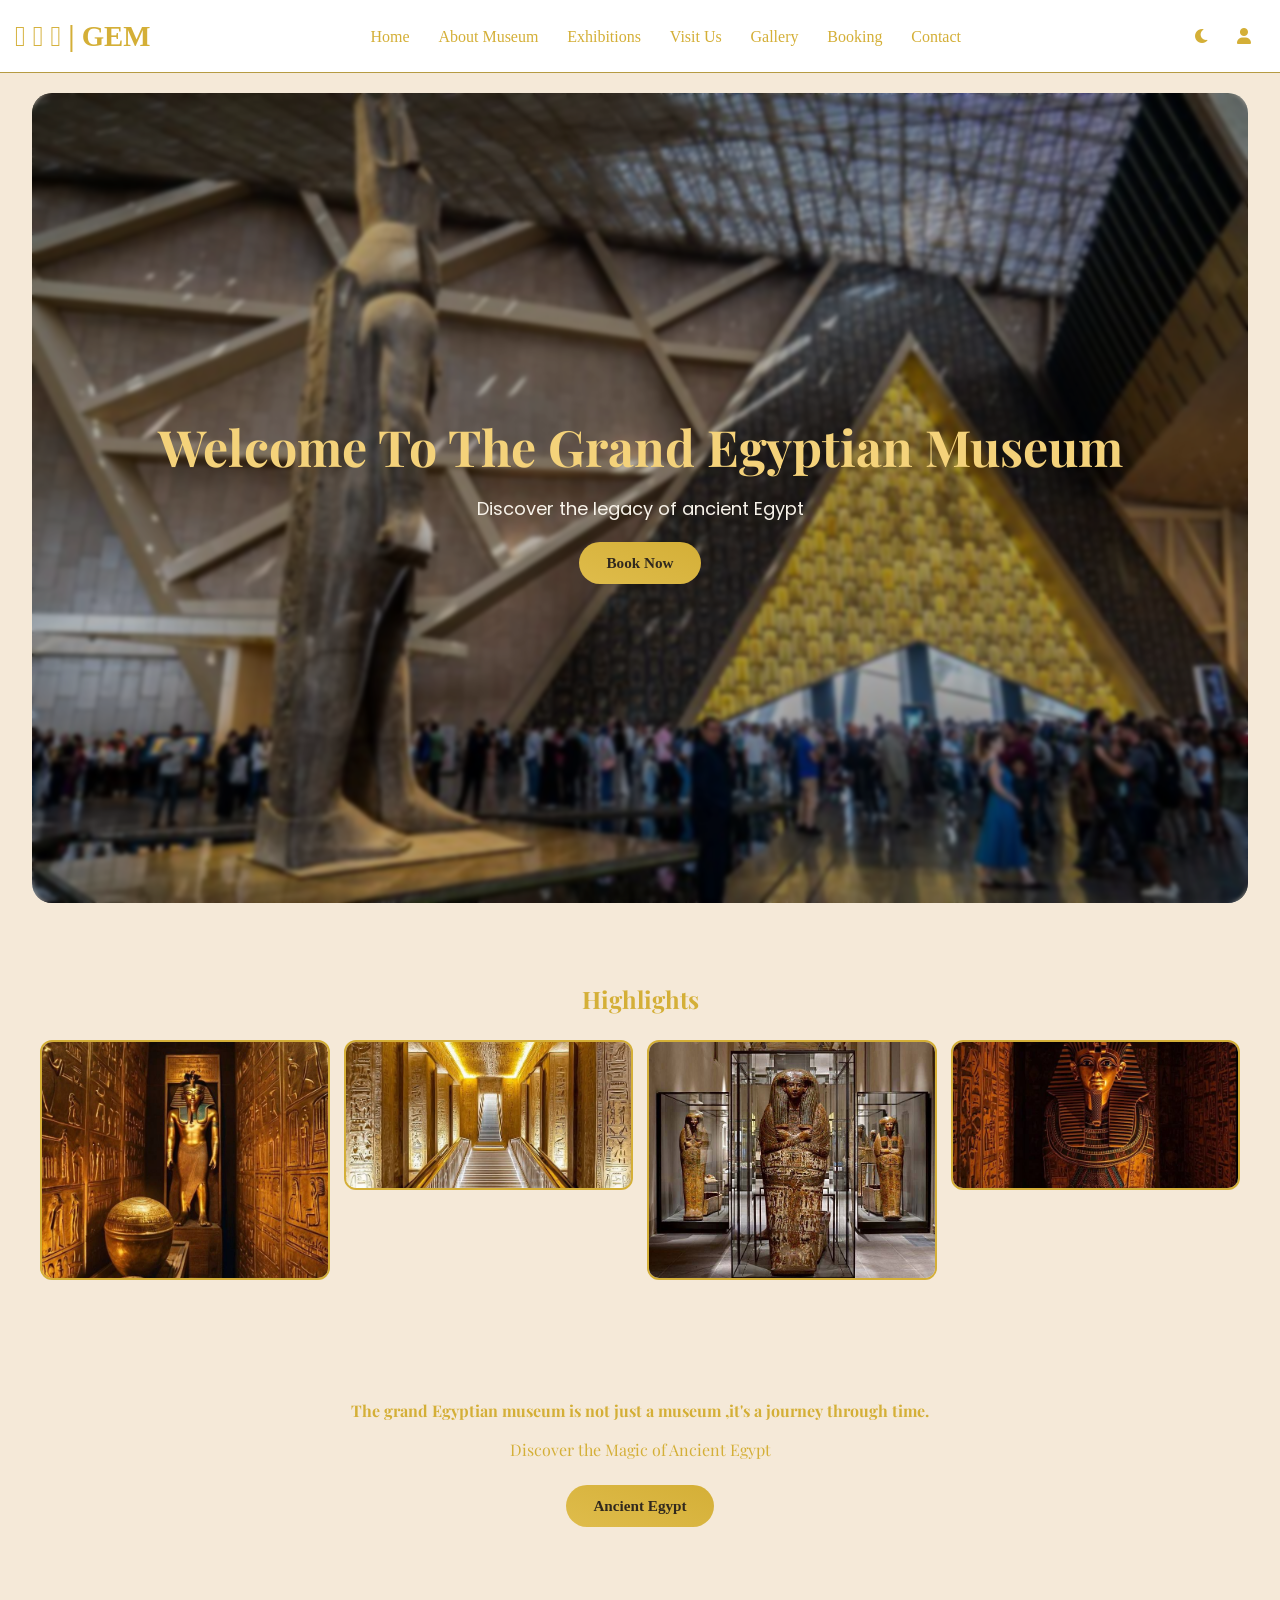
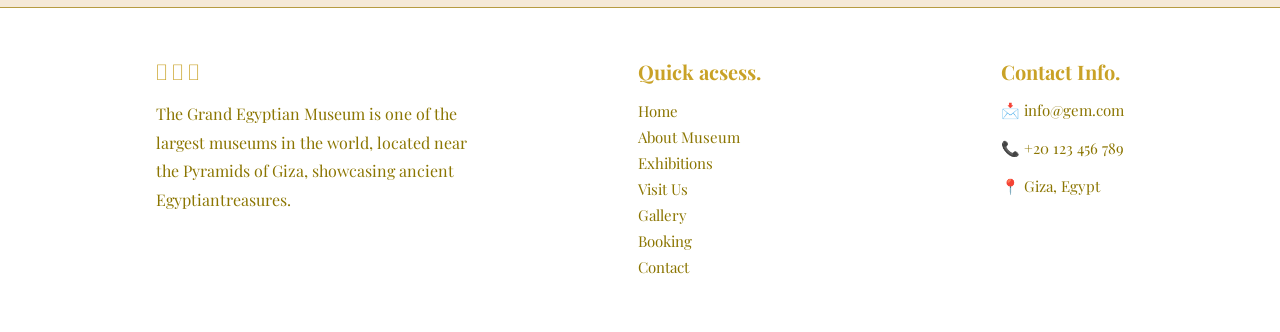
==== commit 10ca35c5: "update project" ====
--- a/index.html
+++ b/index.html
@@ -8,37 +8,51 @@
       href="https://fonts.googleapis.com/css2?family=Playfair+Display:wght@600&family=Poppins:wght@300;400&display=swap"
       rel="stylesheet"
     />
+    <link
+      rel="stylesheet"
+      href="https://cdnjs.cloudflare.com/ajax/libs/font-awesome/6.0.0-beta3/css/all.min.css"
+    />
 
     <link rel="stylesheet" href="homestyle.css" />
   </head>
 
   <body>
     <nav>
-      <h2>GEM</h2>
-
-      <ul>
-        <li><a href="index.html">Home</a></li>
-        <li><a href="explore.html">About Museum</a></li>
-        <li><a href="exhibitions.html">Exhibitions</a></li>
-        <li><a href="visit.html">Visit Us</a></li>
-        <li><a href="gallery.html">Gallery</a></li>
-        <li><a href="policies.html">Polices</a></li>
-        <li><a href="booking.html">Booking</a></li>
-        <li><a href="contact.html">Contact</a></li>
-      </ul>
-
-      <button class="theme-btn">Change Theme</button>
-
-      <div></div>
+      <div class="nav">
+        <h2 class="logo">𓋴 𓎛 𓅓 | GEM</h2>
+        <ul class="nav-links">
+          <li><a href="index.html">Home</a></li>
+          <li><a href="explore.html">About Museum</a></li>
+          <li><a href="exhibitions.html">Exhibitions </a></li>
+          <li><a href="visit.html">Visit Us</a></li>
+          <li><a href="gallery.html">Gallery</a></li>
+          <li><a href="booking.html">Booking</a></li>
+          <li><a href="contact.html">Contact</a></li>
+        </ul>
+        <a class="theme-icon" id="themeToggle">
+          <i class="fas fa-moon"></i>
+        </a>
+        <a href="signin.html" class="login-icon">
+          <i class="fas fa-user"></i>
+        </a>
+      </div>
     </nav>
 
     <header class="hero">
+      <div class="slides">
+        <img src="images/back11.jpg" class="slide active" />
+        <img src="images/back13.jpg" class="slide" />
+        <img src="images/back14.jpg" class="slide" />
+        <img src="images/back15.jpg" class="slide" />
+        <img src="images/back12.jpg" class="slide" />
+      </div>
+
       <div class="overlay"></div>
 
       <div class="hero-content">
         <h1>Welcome To The Grand Egyptian Museum</h1>
         <p>Discover the legacy of ancient Egypt</p>
-        <a href="booking.html" class="theme-btn">Book Now</a>
+        <a href="booking.html" class="book-btn"> Book Now </a>
       </div>
     </header>
 
@@ -64,34 +78,52 @@
       </div>
     </section>
 
-    <section class="about">
-      <h2>About The Museum</h2>
+    <section class="ancient">
+      <h4>
+        The grand Egyptian museum is not just a museum ,it's a journey through
+        time.
+      </h4>
 
-      <p>
-        The Grand Egyptian Museum is one of the largest museums in the world,
-        located near the Pyramids of Giza, showcasing ancient Egyptian
-        treasures.
-      </p>
+      <p>Discover the Magic of Ancient Egypt</p>
+      <a href="ancient.html">
+        <button class="explore-btn">Ancient Egypt</button>
+      </a>
     </section>
+
     <footer>
+      <div class="icon">
+        <p>𓋴 𓎛 𓅓</p>
+        <p>
+          The Grand Egyptian Museum is one of the largest museums in the world,
+          located near the Pyramids of Giza, showcasing ancient
+          Egyptiantreasures.
+        </p>
+      </div>
 
-    <div class="footer-content">
+      <div class="links">
+        <ul class="footer_links">
+          <li><h3>Quick acsess.</h3></li>
+          <li><a href="index.html">Home</a></li>
+          <li><a href="explore.html">About Museum</a></li>
+          <li><a href="exhibitions.html">Exhibitions </a></li>
+          <li><a href="visit.html">Visit Us</a></li>
+          <li><a href="gallery.html">Gallery</a></li>
+          <li><a href="booking.html">Booking</a></li>
+          <li><a href="contact.html">Contact</a></li>
+        </ul>
+      </div>
 
-        <h2>Grand Egyptian Museum</h2>
+      <div class="access">
+        <h3>Contact Info.</h3>
 
-        <p class="footer-text">
-            “Preserving the past, inspiring the future.”
-        </p>
+        <p>📩 info@gem.com</p>
 
-    </div>
+        <p>📞 +20 123 456 789</p>
 
-    <div class="footer-bottom">
-        <p>© 2026 Grand Egyptian Museum | All Rights Reserved</p>
-    </div>
-
-</footer>
-
+        <p>📍 Giza, Egypt</p>
+      </div>
+    </footer>
+    <script src="dark.js"></script>
     <script src="homeScript.js"></script>
-    <script src="dark.js"></script>
   </body>
 </html>
--- a/homestyle.css
+++ b/homestyle.css
@@ -1,449 +1,414 @@
-/* ================= RESET ================= */
-*{
-    margin:0;
-    padding:0;
-    box-sizing:border-box;
-}
-
-/* ================= BODY ================= */
-body{
-    font-family:'Poppins', sans-serif;
-    background:#f5e9d8;
-    color:#111;
-    transition:0.3s;
-}
-
-/* ================= DARK MODE ================= */
-body.dark{
-    background:#1c1a17;
-    color:#fff;
-}
-
-/* ================= NAVIGATION ================= */
-nav{
-    background:#ffffff;
-
-    display:flex;
-    align-items:center;
-
-    padding:18px 40px;
-
-    transition:0.3s;
+/* RESET */
+* {
+  margin: 0;
+  padding: 0;
+  box-sizing: border-box;
+}
+
+/* BODY */
+body {
+  font-family: "Poppins", sans-serif;
+  background: #f5e9d8;
+  color: #111;
+  transition: 0.3s;
+}
+
+/* DARK MODE */
+body.dark {
+  background: #1c1a17;
+  color: #fff;
+}
+
+/* NAVIGATION */
+nav {
+  background: #ffffff;
+  border-bottom: 1px solid #b69b43;
+  padding: 15px;
+}
+.nav {
+  max-width: 1280px;
+  margin: 0 auto;
+  display: flex;
+  align-items: center;
 }
 
 /* NAV DARK */
-body.dark nav{
-    background:#3b2f23;
-}
-
-/* GEM */
-nav h2{
-    color:#d4af37;
-
-    font-family:'Playfair Display', serif;
-
-    font-size:32px;
-
-    letter-spacing:2px;
-}
-
-/* LINKS */
-nav ul{
-    display:flex;
-
-    gap:20px;
-
-    list-style:none;
-
-    margin-left:90px; /* تبعد اللينكات عن GEM */
-}
-
-/* LINK STYLE */
-nav ul li a{
-    text-decoration:none;
-
-    color:#d4af37;
-
-    font-family:'Playfair Display', serif;
-
-    font-size:14px;
-
-    transition:0.3s;
-}
-
-/* HOVER */
-nav ul li a:hover{
-    color:#8b7500;
-}
-
-/* ================= BUTTON ================= */
-.theme-btn,
-.btn{
-    margin-left:auto;
-
-    background:#d4af37;
-
-    color:#000;
-
-    border:none;
-
-    padding:10px 16px;
-
-    border-radius:6px;
-
-    cursor:pointer;
-
-    font-family:'Playfair Display', serif;
-
-    transition:0.3s;
-}
-
-/* BUTTON HOVER */
-.theme-btn:hover,
-.btn:hover{
-    background:#c9a227;
-
-    transform:scale(1.05);
-}
-
-/* ================= HERO ================= */
-.hero{
-    height:100vh;
-
-    background:url("images/museum.jpg.jpeg") center/cover no-repeat;
-
-    position:relative;
-
-    display:flex;
-    justify-content:center;
-    align-items:center;
-
-    text-align:center;
-}
-
-/* OVERLAY */
-.hero::before{
-    content:"";
-
-    position:absolute;
-
-    inset:0;
-
-    background:rgba(0,0,0,0.5);
-}
-
-/* HERO CONTENT */
-.hero-content{
-    position:relative;
-
-    z-index:1;
+body.dark nav {
+  background: #26211a;
+  border-bottom: 1px solid #3d352b;
+}
+
+/* GEM LOGO */
+.logo {
+  font-family: "Playfair", serif;
+  font-size: 1.8rem;
+  font-weight: 600;
+  color: #d4af37;
+  margin-right: auto;
+}
+.nav-links {
+  display: flex;
+  list-style: none;
+  gap: 1.8rem;
+  margin-right: auto;
+}
+
+.nav-links li a {
+  text-decoration: none;
+  font-size: 1rem;
+  color: #d4af37;
+  font-family: serif;
+}
+
+.nav-links li a:hover,
+.nav-links li a.active {
+  color: #8b7500;
+  padding-bottom: 5px;
+}
+
+/* BUTTON */
+.theme-icon {
+  width: 42px;
+  height: 42px;
+  display: flex;
+  align-items: center;
+  justify-content: center;
+
+  border-radius: 50%;
+  color: #d4af37;
+  text-decoration: none;
+
+  transition: 0.3s;
+  background: transparent;
+  font-size: 1rem;
+  cursor: pointer;
+}
+
+/* hover */
+.theme-icon:hover {
+  background: #dac29a;
+  color: #31291e;
+  transform: scale(1.1);
+}
+.login-icon {
+  width: 42px;
+  height: 42px;
+  display: flex;
+  align-items: center;
+  justify-content: center;
+
+  border-radius: 50%;
+  color: #d4af37;
+  text-decoration: none;
+
+  transition: 0.3s;
+  background: transparent;
+  font-size: 1rem;
+}
+
+/* hover */
+.login-icon:hover {
+  background: #dac29a;
+  color: #31291e;
+  transform: scale(1.1);
+}
+
+/* HERO */
+.hero {
+  position: relative;
+
+  width: 95%;
+  height: 90vh;
+
+  margin: 20px auto;
+
+  border-radius: 20px;
+  overflow: hidden;
+
+  display: flex;
+  justify-content: center;
+  align-items: center;
+}
+
+/* CONTENT */
+.hero-content {
+  position: relative;
+  z-index: 2;
+
+  display: flex;
+  flex-direction: column;
+  align-items: center;
+  justify-content: center;
+
+  text-align: center;
+
+  background: rgba(0, 0, 0, 0.275);
+
+  padding: 2rem 3rem;
+
+  border-radius: 20px;
+
+  backdrop-filter: blur(2px);
+  width: 100%;
+  height: 100%;
+  max-width: 2000px;
 }
 
 /* TITLE */
-.hero h1{
-    color:#d4af37;
-
-    font-size:50px;
-
-    font-family:'Playfair Display', serif;
-
-    margin-bottom:15px;
-}
-
-/* TEXT */
-.hero p{
-    color:#fff;
-
-    margin-bottom:20px;
-
-    font-size:18px;
-}
-
-/* BOOK NOW */
-.hero-content a{
-    display:inline-block;
-
-    text-decoration:none;
-}
-
-/* ================= HIGHLIGHTS ================= */
-.highlights{
-    text-align:center;
-
-    padding:60px 20px;
-}
-
-/* TITLE */
-.highlights h2{
-    color:#d4af37;
-
-    font-family:'Playfair Display', serif;
-
-    margin-bottom:30px;
+.hero h1 {
+  color: #f4d27a;
+  font-family: "Playfair Display", serif;
+  font-size: 50px;
+  margin-bottom: 15px;
+}
+
+/* PARAGRAPH */
+.hero p {
+  color: #f8f3ea;
+
+  margin-bottom: 20px;
+
+  font-size: 18px;
+}
+
+/* BOOK BUTTON */
+.book-btn {
+  padding: 0.75rem 1.7rem;
+  background: linear-gradient(200deg, #d4af37, #dfbc4b);
+
+  color: #31291e;
+  text-decoration: none;
+  border-radius: 40px;
+  font-family: "Cinzel", serif;
+  font-size: 0.95rem;
+  font-weight: 700;
+  transition: all 0.3s ease;
+  border: none;
+  display: inline-flex;
+  align-items: center;
+  justify-content: center;
+}
+
+/* hover */
+.book-btn:hover {
+  transform: translateY(-3px);
+  background: linear-gradient(200deg, #b69b43, #dfbc4b);
+}
+
+/* click */
+.book-btn:active {
+  transform: scale(0.96);
+}
+
+/* HIGHLIGHTS */
+.highlights {
+  text-align: center;
+  padding: 60px 20px;
+}
+
+.highlights h2 {
+  color: #d4af37;
+  font-family: "Playfair Display", serif;
+
+  margin-bottom: 25px;
 }
 
 /* GRID */
-.cards{
-    display:grid;
-
-    grid-template-columns:repeat(4,1fr);
-
-    gap:14px;
-
-    padding:0 20px;
+.cards {
+  display: grid;
+
+  grid-template-columns: repeat(4, 1fr);
+
+  gap: 14px;
+
+  padding: 0 20px;
 }
 
 /* CARD */
-.card{
-    border:2px solid #d4af37;
-
-    border-radius:12px;
-
-    overflow:hidden;
+.card {
+  border: 2px solid #d4af37;
+
+  border-radius: 12px;
+
+  overflow: hidden;
 }
 
 /* IMAGE */
-.card img{
-    width:100%;
-    height:100%;
-
-    object-fit:cover;
-}
-
-/* BIG */
-.card.tall{
-    height:240px;
-}
-
-/* SMALL */
-.card.small{
-    height:150px;
-}
-
-/* ================= ABOUT ================= */
-.about{
-    text-align:center;
-
-    padding:60px 20px;
-}
-
-/* TITLE */
-.about h2{
-    color:#d4af37;
-
-    font-family:'Playfair Display', serif;
-
-    margin-bottom:15px;
-}
-
-/* TEXT */
-.about p{
-    color:#d4af37;
-
-    font-family:'Playfair Display', serif;
-
-    line-height:1.8;
-
-    max-width:700px;
-
-    margin:auto;
-}
-
-/* ================= HERO SMALL ================= */
-.hero-small{
-    text-align:center;
-
-    padding:60px 20px;
-}
-
-/* TITLE */
-.hero-small h1{
-    color:#d4af37;
-
-    font-family:'Playfair Display', serif;
-
-    margin-bottom:10px;
-}
-
-/* TEXT */
-.hero-small p{
-    color:#d4af37;
-
-    font-family:'Playfair Display', serif;
-}
-
-/* ================= POLICIES ================= */
-.policies{
-    padding:40px;
-
-    display:grid;
-
-    grid-template-columns:repeat(auto-fit,minmax(250px,1fr));
-
-    gap:20px;
-}
-
-/* CARD */
-.policy-card{
-    background:#ffffff;
-
-    border:1px solid #d4af37;
-
-    border-radius:12px;
-
-    padding:25px;
-
-    transition:0.3s;
-}
-
-/* HOVER */
-.policy-card:hover{
-    transform:translateY(-5px);
-}
-
-/* DARK CARD */
-body.dark .policy-card{
-    background:#2a2622;
-}
-
-/* TITLE */
-.policy-card h2{
-    color:#d4af37;
-
-    font-family:'Playfair Display', serif;
-
-    margin-bottom:10px;
-}
-
-/* TEXT */
-.policy-card p{
-    color:#d4af37;
-
-    font-family:'Playfair Display', serif;
-
-    line-height:1.8;
-}
-
-/* ================= FOOTER ================= */
-footer{
-    background:#f5e9d8;
-
-    padding:50px 20px 25px;
-
-    margin-top:50px;
-
-    text-align:center;
-
-    border-top:2px solid #d4af37;
-}
-
-/* FOOTER DARK */
-body.dark footer{
-    background:#1c1a17;
-}
-
-/* GEM */
-.footer-center h2{
-    color:#d4af37;
-
-    font-size:40px;
-
-    font-family:'Playfair Display', serif;
-
-    margin-bottom:10px;
-
-    letter-spacing:2px;
-}
-
-/* TEXT */
-.footer-center p{
-    color:#d4af37;
-
-    font-family:'Playfair Display', serif;
-
-    margin-bottom:25px;
-}
-
-/* LINE */
-.footer-line{
-    width:180px;
-
-    height:2px;
-
-    background:#d4af37;
-
-    margin:0 auto 25px;
-}
-
-/* SOCIALS */
-.footer-icons{
-    display:flex;
-
-    justify-content:center;
-
-    gap:30px;
-
-    margin-bottom:30px;
-}
-
-/* ICONS */
-.footer-icons span{
-    color:#d4af37;
-
-    font-family:'Playfair Display', serif;
-
-    transition:0.3s;
-
-    cursor:pointer;
-}
-
-/* HOVER */
-.footer-icons span:hover{
-    color:#8b7500;
-}
-
-/* COPYRIGHT */
-.copyright{
-    color:#d4af37;
-
-    font-size:14px;
-
-    font-family:'Playfair Display', serif;
-}
-
-/* ================= RESPONSIVE ================= */
-@media(max-width:900px){
-
-    nav{
-        flex-direction:column;
-
-        gap:20px;
-    }
-
-    nav ul{
-        margin-left:0;
-
-        flex-wrap:wrap;
-
-        justify-content:center;
-    }
-
-    .theme-btn{
-        margin-left:0;
-    }
-
-    .cards{
-        grid-template-columns:repeat(2,1fr);
-    }
-}
-
-@media(max-width:500px){
-
-    .cards{
-        grid-template-columns:1fr;
-    }
-
-    .hero h1{
-        font-size:35px;
-    }
-}
+.card img {
+  width: 100%;
+  height: 100%;
+
+  object-fit: cover;
+}
+
+/* SIZES */
+.card.tall {
+  height: 240px;
+}
+
+.card.small {
+  height: 150px;
+}
+
+/* ancient  */
+.ancient {
+  text-align: center;
+
+  padding: 60px 20px;
+}
+
+.ancient h4 {
+  color: #d4af37;
+
+  font-family: "Playfair Display", serif;
+
+  margin-bottom: 15px;
+}
+
+.ancient p {
+  color: #d4af37;
+
+  font-family: "Playfair Display", serif;
+
+  max-width: 700px;
+
+  margin: auto;
+
+  line-height: 1.8;
+}
+
+.ancient button {
+  padding: 0.75rem 1.7rem;
+  background: linear-gradient(200deg, #d4af37, #dfbc4b);
+  margin: 20px;
+  color: #31291e;
+  text-decoration: none;
+  border-radius: 40px;
+  font-family: "Cinzel", serif;
+  font-size: 0.95rem;
+  font-weight: 700;
+  transition: all 0.3s ease;
+  border: none;
+  display: inline-flex;
+  align-items: center;
+  justify-content: center;
+}
+
+.ancient button:hover {
+  transform: translateY(-3px);
+  background: linear-gradient(200deg, #b69b43, #dfbc4b);
+}
+/*  FOOTER  */
+footer {
+  font-family: "Playfair Display", serif;
+  background-color: white;
+  border-top: 1px solid #b69b43;
+  padding: 50px 80px;
+  display: flex;
+  justify-content: space-around;
+  gap: 10px;
+}
+
+.icon {
+  max-width: 320px;
+}
+
+.icon p:first-child {
+  font-size: 20px;
+  color: #c9a227;
+  margin-bottom: 15px;
+}
+
+.icon p:last-child {
+  color: #8b7500;
+  line-height: 1.8;
+  font-size: 16px;
+}
+
+.links {
+  min-width: 200px;
+}
+
+.footer_links {
+  list-style: none;
+}
+
+.footer_links li {
+  margin-bottom: 5px;
+}
+
+.footer_links a {
+  text-decoration: none;
+  color: #8b7500;
+  font-size: 15px;
+  transition: 0.3s;
+}
+
+.footer_links a:hover {
+  color: #c9b327;
+  padding-left: 5px;
+}
+
+.footer_links h3 {
+  color: #c9a227;
+  margin-bottom: 20px;
+  font-size: 20px;
+  margin-bottom: 15px;
+}
+
+.acsses p {
+  color: #c9a227;
+  font-size: 20px;
+  font-weight: bold;
+}
+
+.access h3 {
+  color: #c9a227;
+  margin-bottom: 20px;
+  font-size: 20px;
+  margin-bottom: 15px;
+}
+
+.access p {
+  margin-bottom: 18px;
+  color: #555;
+  font-size: 15px;
+  color: #8b7500;
+}
+
+body.dark footer {
+  background: #26211a;
+  border-top: 1px solid #3d352b;
+}
+
+/*  SLIDESHOW  */
+
+/* SLIDES CONTAINER */
+.slides {
+  position: absolute;
+  inset: 0;
+
+  width: 100%;
+  height: 100%;
+}
+
+/* EACH IMAGE */
+.slide {
+  position: absolute;
+  inset: 0;
+
+  width: 100%;
+  height: 100%;
+
+  object-fit: cover;
+  object-position: center;
+
+  opacity: 0;
+
+  transition: opacity 1s ease-in-out;
+}
+
+/* ACTIVE IMAGE */
+.slide.active {
+  opacity: 1;
+}
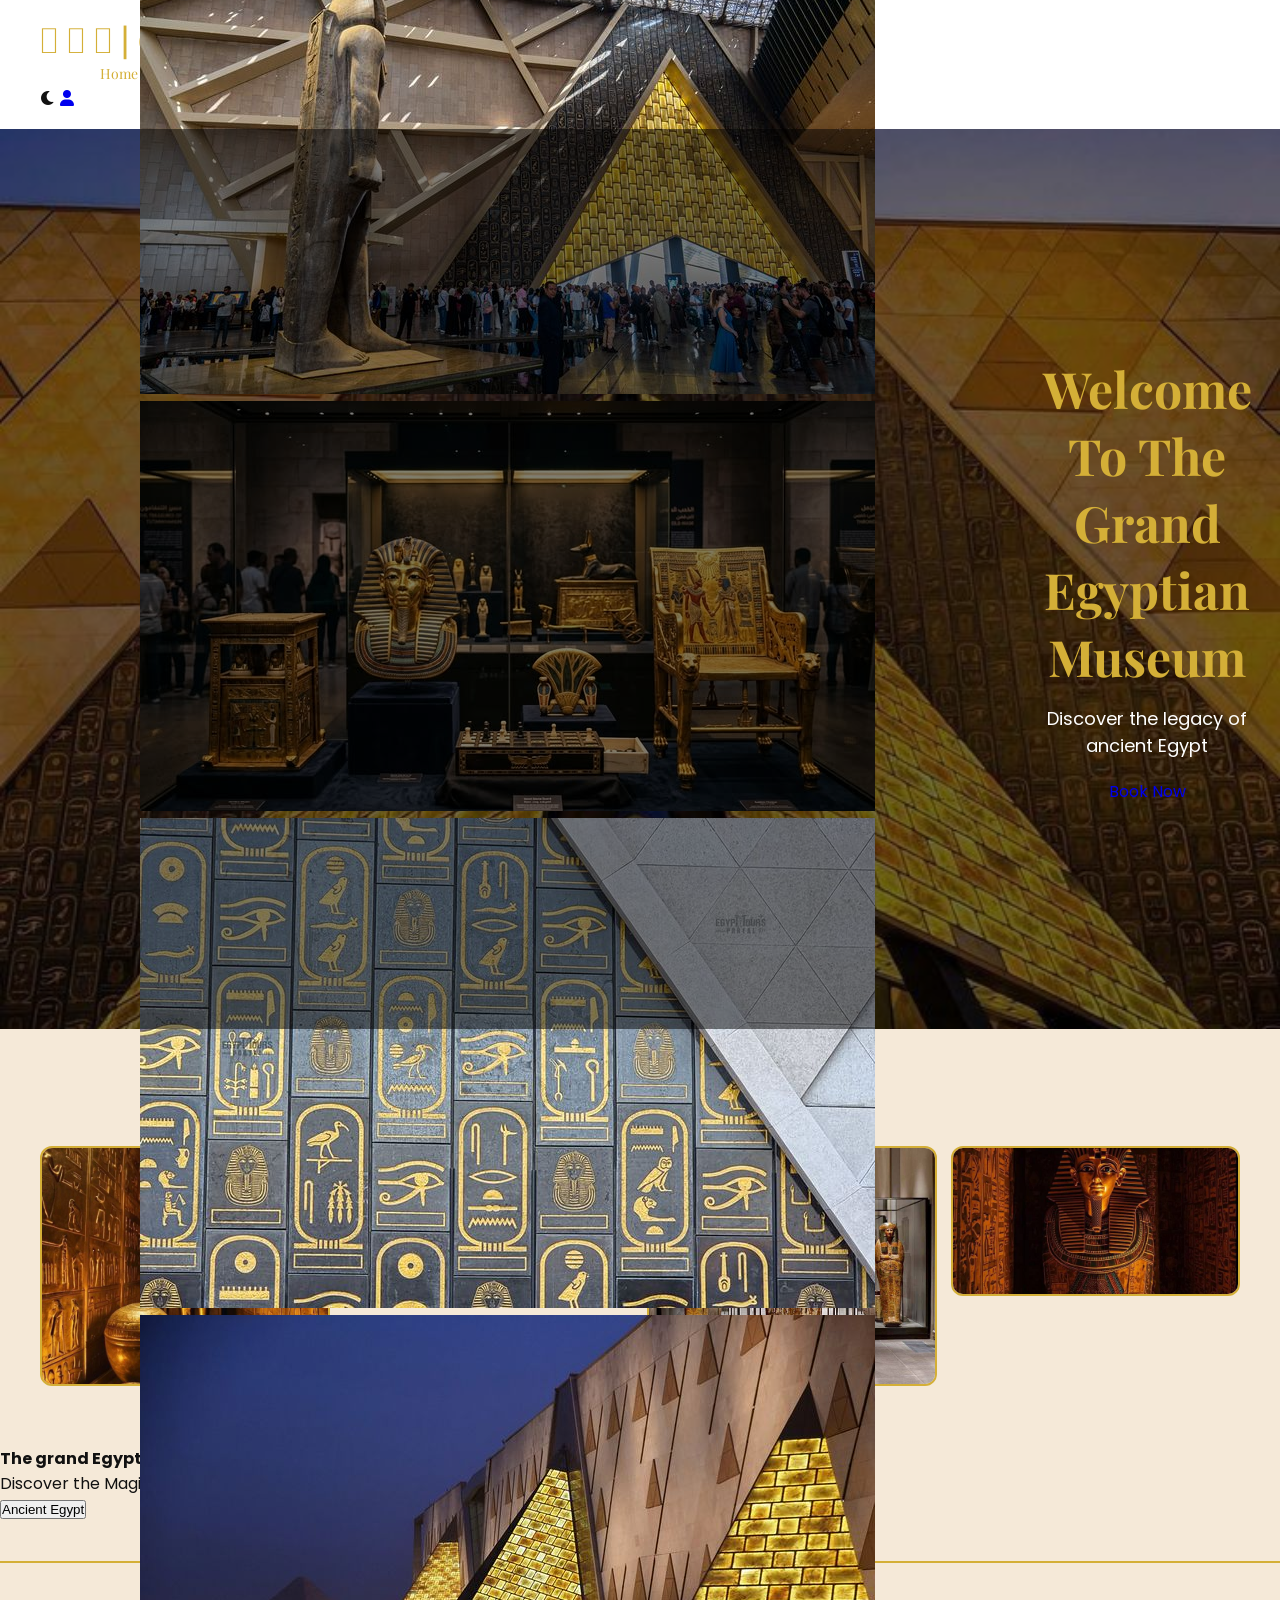
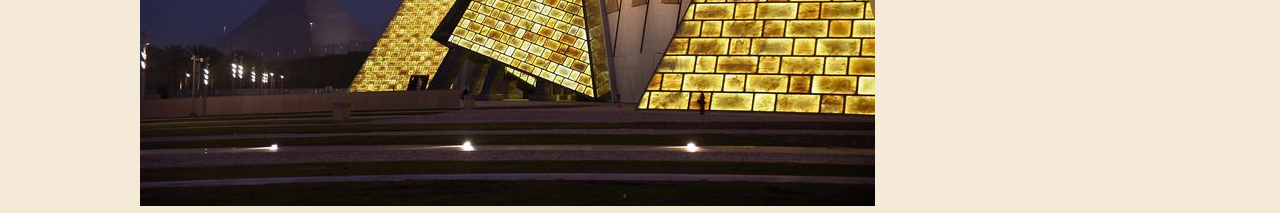
==== commit 53f41c8c: "resolve merge conflict" ====
--- a/index.html
+++ b/index.html
@@ -89,41 +89,10 @@
         <button class="explore-btn">Ancient Egypt</button>
       </a>
     </section>
+    <footer>
+      <p>© 2026 Grand Egyptian Museum | All Rights Reserved</p>
+    </footer>
 
-    <footer>
-      <div class="icon">
-        <p>𓋴 𓎛 𓅓</p>
-        <p>
-          The Grand Egyptian Museum is one of the largest museums in the world,
-          located near the Pyramids of Giza, showcasing ancient
-          Egyptiantreasures.
-        </p>
-      </div>
-
-      <div class="links">
-        <ul class="footer_links">
-          <li><h3>Quick acsess.</h3></li>
-          <li><a href="index.html">Home</a></li>
-          <li><a href="explore.html">About Museum</a></li>
-          <li><a href="exhibitions.html">Exhibitions </a></li>
-          <li><a href="visit.html">Visit Us</a></li>
-          <li><a href="gallery.html">Gallery</a></li>
-          <li><a href="booking.html">Booking</a></li>
-          <li><a href="contact.html">Contact</a></li>
-        </ul>
-      </div>
-
-      <div class="access">
-        <h3>Contact Info.</h3>
-
-        <p>📩 info@gem.com</p>
-
-        <p>📞 +20 123 456 789</p>
-
-        <p>📍 Giza, Egypt</p>
-      </div>
-    </footer>
-    <script src="dark.js"></script>
     <script src="homeScript.js"></script>
   </body>
 </html>
--- a/homestyle.css
+++ b/homestyle.css
@@ -1,414 +1,355 @@
-/* RESET */
-* {
-  margin: 0;
-  padding: 0;
-  box-sizing: border-box;
-}
-
-/* BODY */
-body {
-  font-family: "Poppins", sans-serif;
-  background: #f5e9d8;
-  color: #111;
-  transition: 0.3s;
-}
-
-/* DARK MODE */
-body.dark {
-  background: #1c1a17;
-  color: #fff;
-}
-
-/* NAVIGATION */
-nav {
-  background: #ffffff;
-  border-bottom: 1px solid #b69b43;
-  padding: 15px;
-}
-.nav {
-  max-width: 1280px;
-  margin: 0 auto;
-  display: flex;
-  align-items: center;
+
+/* ================= RESET ================= */
+*{
+    margin:0;
+    padding:0;
+    box-sizing:border-box;
+}
+
+/* ================= BODY ================= */
+body{
+    font-family:'Poppins', sans-serif;
+    background:#f5e9d8;   /* light beige */
+    color:#111;
+    transition:0.3s;
+}
+
+/* ================= DARK MODE ================= */
+body.dark{
+    background:#1c1a17;   /* dark gray */
+    color:#fff;
+}
+
+/* ================= NAVIGATION ================= */
+nav{
+    background:#ffffff;
+    padding:18px 40px;
+
+    display:flex;
+    align-items:center;
+
+    transition:0.3s;
 }
 
 /* NAV DARK */
-body.dark nav {
-  background: #26211a;
-  border-bottom: 1px solid #3d352b;
+body.dark nav{
+    background:#3b2f23;
 }
 
 /* GEM LOGO */
-.logo {
-  font-family: "Playfair", serif;
-  font-size: 1.8rem;
-  font-weight: 600;
-  color: #d4af37;
-  margin-right: auto;
-}
-.nav-links {
-  display: flex;
-  list-style: none;
-  gap: 1.8rem;
-  margin-right: auto;
-}
-
-.nav-links li a {
-  text-decoration: none;
-  font-size: 1rem;
-  color: #d4af37;
-  font-family: serif;
-}
-
-.nav-links li a:hover,
-.nav-links li a.active {
-  color: #8b7500;
-  padding-bottom: 5px;
-}
-
-/* BUTTON */
-.theme-icon {
-  width: 42px;
-  height: 42px;
-  display: flex;
-  align-items: center;
-  justify-content: center;
-
-  border-radius: 50%;
-  color: #d4af37;
-  text-decoration: none;
-
-  transition: 0.3s;
-  background: transparent;
-  font-size: 1rem;
-  cursor: pointer;
-}
-
-/* hover */
-.theme-icon:hover {
-  background: #dac29a;
-  color: #31291e;
-  transform: scale(1.1);
-}
-.login-icon {
-  width: 42px;
-  height: 42px;
-  display: flex;
-  align-items: center;
-  justify-content: center;
-
-  border-radius: 50%;
-  color: #d4af37;
-  text-decoration: none;
-
-  transition: 0.3s;
-  background: transparent;
-  font-size: 1rem;
-}
-
-/* hover */
-.login-icon:hover {
-  background: #dac29a;
-  color: #31291e;
-  transform: scale(1.1);
-}
-
-/* HERO */
-.hero {
-  position: relative;
-
-  width: 95%;
-  height: 90vh;
-
-  margin: 20px auto;
-
-  border-radius: 20px;
-  overflow: hidden;
-
-  display: flex;
-  justify-content: center;
-  align-items: center;
+nav h2{
+    color:#d4af37;
+    font-family:'Playfair Display', serif;
+    font-size:32px;
+    letter-spacing:1px;
+}
+
+/* LINKS CONTAINER */
+nav ul{
+    display:flex;
+    gap:18px;
+
+    list-style:none;
+
+    margin-left:60px; /* تبعد اللينكات عن GEM */
+}
+
+/* LINKS */
+nav ul li a{
+    text-decoration:none;
+    color:#d4af37;
+
+    font-family:'Playfair Display', serif;
+    font-size:14px; /* خط صغير */
+
+    transition:0.3s;
+}
+
+nav ul li a:hover{
+    color:#8b7500;
+}
+
+/* ================= BUTTON ================= */
+.theme-btn,
+.btn{
+    margin-left:auto;
+
+    background:#d4af37;
+    color:#000;
+
+    border:none;
+
+    padding:9px 16px;
+
+    border-radius:6px;
+
+    cursor:pointer;
+
+    font-family:'Playfair Display', serif;
+
+    transition:0.3s;
+}
+
+.theme-btn:hover,
+.btn:hover{
+    background:#c9a227;
+    transform:scale(1.05);
+}
+
+/* ================= HERO ================= */
+.hero{
+    height:100vh;
+
+    background:url("images/museum.jpg.jpeg") center/cover no-repeat;
+
+    position:relative;
+
+    display:flex;
+    justify-content:center;
+    align-items:center;
+
+    text-align:center;
+}
+
+/* OVERLAY */
+.hero::before{
+    content:"";
+    position:absolute;
+    inset:0;
+
+    background:rgba(0,0,0,0.5);
 }
 
 /* CONTENT */
-.hero-content {
-  position: relative;
-  z-index: 2;
-
-  display: flex;
-  flex-direction: column;
-  align-items: center;
-  justify-content: center;
-
-  text-align: center;
-
-  background: rgba(0, 0, 0, 0.275);
-
-  padding: 2rem 3rem;
-
-  border-radius: 20px;
-
-  backdrop-filter: blur(2px);
-  width: 100%;
-  height: 100%;
-  max-width: 2000px;
+.hero-content{
+    position:relative;
+    z-index:1;
 }
 
 /* TITLE */
-.hero h1 {
-  color: #f4d27a;
-  font-family: "Playfair Display", serif;
-  font-size: 50px;
-  margin-bottom: 15px;
+.hero h1{
+    color:#d4af37;
+
+    font-family:'Playfair Display', serif;
+
+    font-size:50px;
+
+    margin-bottom:15px;
 }
 
 /* PARAGRAPH */
-.hero p {
-  color: #f8f3ea;
-
-  margin-bottom: 20px;
-
-  font-size: 18px;
+.hero p{
+    color:#fff;
+
+    margin-bottom:20px;
+
+    font-size:18px;
 }
 
 /* BOOK BUTTON */
-.book-btn {
-  padding: 0.75rem 1.7rem;
-  background: linear-gradient(200deg, #d4af37, #dfbc4b);
-
-  color: #31291e;
-  text-decoration: none;
-  border-radius: 40px;
-  font-family: "Cinzel", serif;
-  font-size: 0.95rem;
-  font-weight: 700;
-  transition: all 0.3s ease;
-  border: none;
-  display: inline-flex;
-  align-items: center;
-  justify-content: center;
-}
-
-/* hover */
-.book-btn:hover {
-  transform: translateY(-3px);
-  background: linear-gradient(200deg, #b69b43, #dfbc4b);
-}
-
-/* click */
-.book-btn:active {
-  transform: scale(0.96);
-}
-
-/* HIGHLIGHTS */
-.highlights {
-  text-align: center;
-  padding: 60px 20px;
-}
-
-.highlights h2 {
-  color: #d4af37;
-  font-family: "Playfair Display", serif;
-
-  margin-bottom: 25px;
+.hero-content a{
+    display:inline-block;
+    text-decoration:none;
+}
+
+/* ================= HIGHLIGHTS ================= */
+.highlights{
+    text-align:center;
+    padding:60px 20px;
+}
+
+.highlights h2{
+    color:#d4af37;
+    font-family:'Playfair Display', serif;
+
+    margin-bottom:25px;
 }
 
 /* GRID */
-.cards {
-  display: grid;
-
-  grid-template-columns: repeat(4, 1fr);
-
-  gap: 14px;
-
-  padding: 0 20px;
+.cards{
+    display:grid;
+
+    grid-template-columns:repeat(4,1fr);
+
+    gap:14px;
+
+    padding:0 20px;
 }
 
 /* CARD */
-.card {
-  border: 2px solid #d4af37;
-
-  border-radius: 12px;
-
-  overflow: hidden;
+.card{
+    border:2px solid #d4af37;
+
+    border-radius:12px;
+
+    overflow:hidden;
 }
 
 /* IMAGE */
-.card img {
-  width: 100%;
-  height: 100%;
-
-  object-fit: cover;
+.card img{
+    width:100%;
+    height:100%;
+
+    object-fit:cover;
 }
 
 /* SIZES */
-.card.tall {
-  height: 240px;
-}
-
-.card.small {
-  height: 150px;
-}
-
-/* ancient  */
-.ancient {
-  text-align: center;
-
-  padding: 60px 20px;
-}
-
-.ancient h4 {
-  color: #d4af37;
-
-  font-family: "Playfair Display", serif;
-
-  margin-bottom: 15px;
-}
-
-.ancient p {
-  color: #d4af37;
-
-  font-family: "Playfair Display", serif;
-
-  max-width: 700px;
-
-  margin: auto;
-
-  line-height: 1.8;
-}
-
-.ancient button {
-  padding: 0.75rem 1.7rem;
-  background: linear-gradient(200deg, #d4af37, #dfbc4b);
-  margin: 20px;
-  color: #31291e;
-  text-decoration: none;
-  border-radius: 40px;
-  font-family: "Cinzel", serif;
-  font-size: 0.95rem;
-  font-weight: 700;
-  transition: all 0.3s ease;
-  border: none;
-  display: inline-flex;
-  align-items: center;
-  justify-content: center;
-}
-
-.ancient button:hover {
-  transform: translateY(-3px);
-  background: linear-gradient(200deg, #b69b43, #dfbc4b);
-}
-/*  FOOTER  */
-footer {
-  font-family: "Playfair Display", serif;
-  background-color: white;
-  border-top: 1px solid #b69b43;
-  padding: 50px 80px;
-  display: flex;
-  justify-content: space-around;
-  gap: 10px;
-}
-
-.icon {
-  max-width: 320px;
-}
-
-.icon p:first-child {
-  font-size: 20px;
-  color: #c9a227;
-  margin-bottom: 15px;
-}
-
-.icon p:last-child {
-  color: #8b7500;
-  line-height: 1.8;
-  font-size: 16px;
-}
-
-.links {
-  min-width: 200px;
-}
-
-.footer_links {
-  list-style: none;
-}
-
-.footer_links li {
-  margin-bottom: 5px;
-}
-
-.footer_links a {
-  text-decoration: none;
-  color: #8b7500;
-  font-size: 15px;
-  transition: 0.3s;
-}
-
-.footer_links a:hover {
-  color: #c9b327;
-  padding-left: 5px;
-}
-
-.footer_links h3 {
-  color: #c9a227;
-  margin-bottom: 20px;
-  font-size: 20px;
-  margin-bottom: 15px;
-}
-
-.acsses p {
-  color: #c9a227;
-  font-size: 20px;
-  font-weight: bold;
-}
-
-.access h3 {
-  color: #c9a227;
-  margin-bottom: 20px;
-  font-size: 20px;
-  margin-bottom: 15px;
-}
-
-.access p {
-  margin-bottom: 18px;
-  color: #555;
-  font-size: 15px;
-  color: #8b7500;
-}
-
-body.dark footer {
-  background: #26211a;
-  border-top: 1px solid #3d352b;
-}
-
-/*  SLIDESHOW  */
-
-/* SLIDES CONTAINER */
-.slides {
-  position: absolute;
-  inset: 0;
-
-  width: 100%;
-  height: 100%;
-}
-
-/* EACH IMAGE */
-.slide {
-  position: absolute;
-  inset: 0;
-
-  width: 100%;
-  height: 100%;
-
-  object-fit: cover;
-  object-position: center;
-
-  opacity: 0;
-
-  transition: opacity 1s ease-in-out;
-}
-
-/* ACTIVE IMAGE */
-.slide.active {
-  opacity: 1;
-}
+.card.tall{
+    height:240px;
+}
+
+.card.small{
+    height:150px;
+}
+
+/* ================= ABOUT ================= */
+.about{
+    text-align:center;
+
+    padding:60px 20px;
+}
+
+.about h2{
+    color:#d4af37;
+
+    font-family:'Playfair Display', serif;
+
+    margin-bottom:15px;
+}
+
+.about p{
+    color:#d4af37;
+
+    font-family:'Playfair Display', serif;
+
+    max-width:700px;
+
+    margin:auto;
+
+    line-height:1.8;
+}
+
+/* ================= POLICIES ================= */
+.hero-small{
+    text-align:center;
+    padding:60px 20px;
+}
+
+.hero-small h1{
+    color:#d4af37;
+    font-family:'Playfair Display', serif;
+    margin-bottom:10px;
+}
+
+.hero-small p{
+    color:#d4af37;
+}
+
+/* POLICY GRID */
+.policies{
+    padding:40px;
+
+    display:grid;
+
+    grid-template-columns:repeat(auto-fit,minmax(250px,1fr));
+
+    gap:20px;
+}
+
+/* CARD */
+.policy-card{
+    background:#ffffff;
+
+    border:1px solid #d4af37;
+
+    border-radius:12px;
+
+    padding:25px;
+
+    transition:0.3s;
+}
+
+/* HOVER */
+.policy-card:hover{
+    transform:translateY(-5px);
+}
+
+/* DARK CARD */
+body.dark .policy-card{
+    background:#2a2622;
+}
+
+/* TEXT */
+.policy-card h2{
+    color:#d4af37;
+
+    font-family:'Playfair Display', serif;
+
+    margin-bottom:10px;
+}
+
+.policy-card p{
+    color:#d4af37;
+
+    font-family:'Playfair Display', serif;
+
+    line-height:1.7;
+}
+
+/* ================= FOOTER ================= */
+footer{
+    text-align:center;
+
+    padding:25px;
+
+    margin-top:40px;
+
+    border-top:2px solid #d4af37;
+
+    background:#f5e9d8; /* نفس لون البودي */
+}
+
+/* DARK FOOTER */
+body.dark footer{
+    background:#1c1a17; /* نفس لون البودي */
+}
+
+footer p{
+    color:#d4af37;
+
+    font-family:'Playfair Display', serif;
+}
+
+/* ================= RESPONSIVE ================= */
+@media(max-width:900px){
+
+    nav{
+        flex-direction:column;
+        gap:20px;
+    }
+
+    nav ul{
+        margin-left:0;
+        flex-wrap:wrap;
+        justify-content:center;
+    }
+
+    .theme-btn{
+        margin-left:0;
+    }
+
+    .cards{
+        grid-template-columns:repeat(2,1fr);
+    }
+}
+
+@media(max-width:500px){
+
+    .cards{
+        grid-template-columns:1fr;
+    }
+
+    .hero h1{
+        font-size:35px;
+    }
+}
